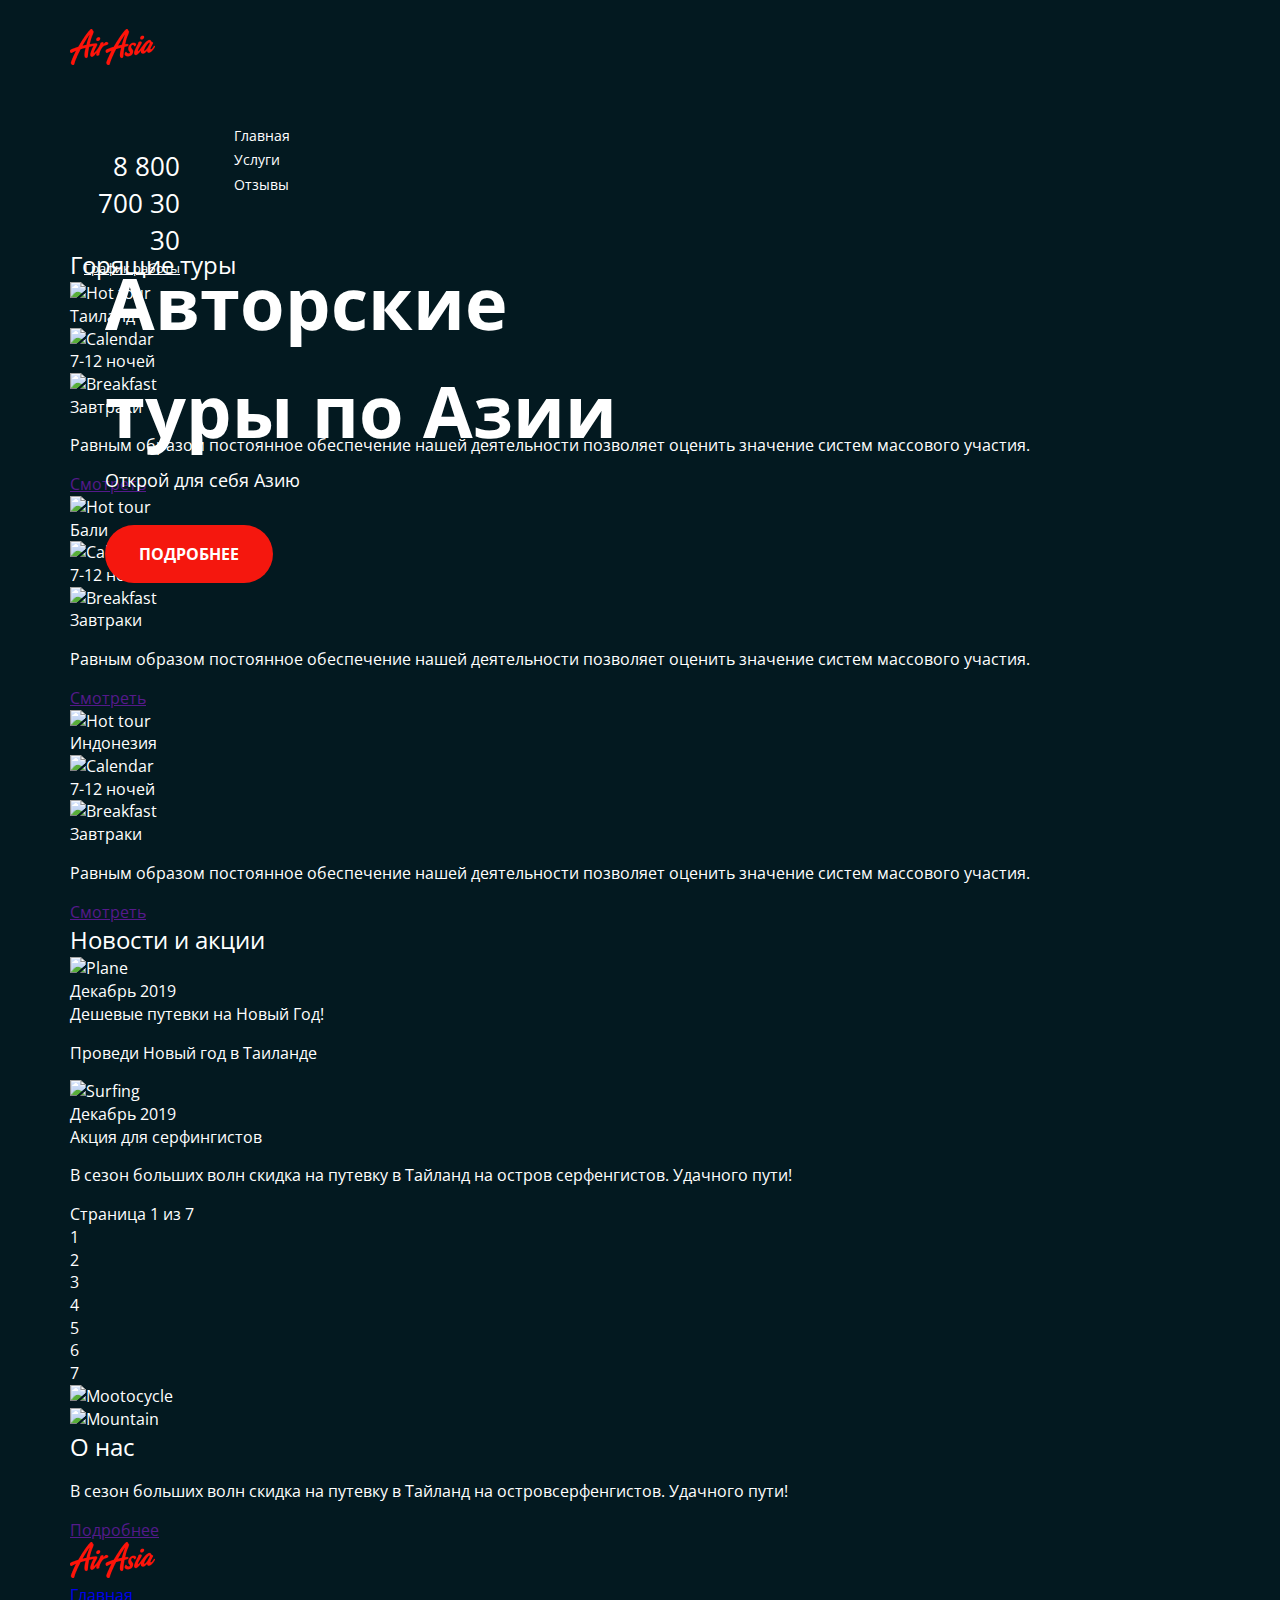
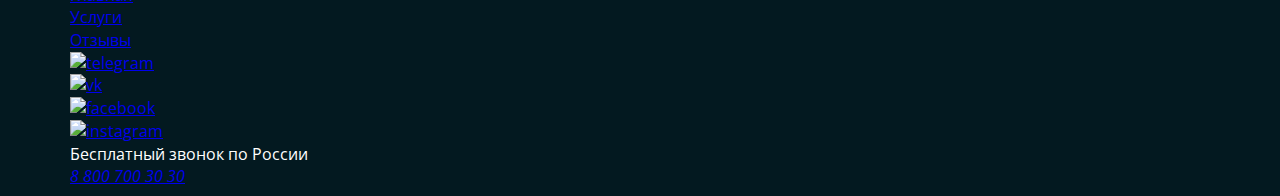
==== index.html @ 4d51272c "Update index.html" ====
<!DOCTYPE html>
<html lang="en">
<head>
     <meta charset="UTF-8">
     <meta http-equiv="X-UA-Compatible" content="IE=edge">
     <meta name="viewport" content="width=device-width, initial-scale=1.0">
     <link rel="preconnect" href="https://fonts.gstatic.com">
     <link href="https://fonts.googleapis.com/css2?family=Open+Sans:wght@300;400;700&display=swap" rel="stylesheet">
      <link rel="stylesheet" href="./main.css">
     <title>Главная | Air Asia</title>
</head>
<body>
     <div class ="wrapper">
          <div class ="wrapper__content">
            <div class ="container">
               <header class="header">
                  <div class="header_col-1">
                    <a href="#" class="logo">
                     <img src="./img/logo.png" alt="company_logo" class="logo__img">
                    </a>
               <nav class="menu">
                    <ul class="menu__list">
                         <li class="menu__list-item">
                              <a href="#" class="menu__link">Главная</a>
                         </li>    
                          <li class="menu__list-item">
                              <a href="#" class="menu__link">Услуги</a>
                          </li>
                         <li class="menu__list-item"> 
                              <a href="#" class="menu__link">Отзывы</a>
                          </li>
                    </ul>
               </nav>
                  </div>
               </header> 
             <header class="header">
                  <div class="header_col-2">
                    <address class="contacts">
                         <a href="tel:8 800 700 30 30" class="contacts__phone"> 8 800 700 30 30</a>
                         <div class="contacts__dropdown-title">График работы</div>
                    </address> 
                   </div>
               </header>
          <div class="hero__content">
               <div class="hero__text-section">
                         <h1 class="hero__title">Авторские туры по Азии </h1>
                         <div class="hero__text">Открой для себя Азию </div>
                         <a href="#" class="button__hero button">Подробнее </a>
                    </div>  
               <section class="offers">
                    <div class="container">
                         <h2 class="offers__title title--fire">Горящие туры </h2>
                         <ul class="offers__list">
                              <li class="offers__item">
                                   <img src="" alt="Hot tour" class="offer__img">
                                   <div class="offers__content">
                                        <h4 class="offers__title">Таиланд </h4>
                                        <div class="offers__features">
                                             <div class="offers__feature">
                                                  <img src="" alt="Calendar" class="offers__feature-icon">
                                                  <div class="offers_feature-text">7-12 ночей</div>
                                             </div>
                                             <div class="offers__feature">
                                                  <img src="" alt="Breakfast" class="offers__feature-icon">
                                                  <div class="offers_feature-text">Завтраки</div>
                                             </div>
                                        </div>
                                        <p class="offers__text">
                                             Равным образом постоянное обеспечение нашей деятельности позволяет оценить значение систем массового участия.
                                        </p>
                                        <a href="" class="button button--light">Смотреть</a>
                                   </div>
                              </li>
                              <li class="offers__item">
                                   <img src="" alt="Hot tour" class="offer__img">
                                   <div class="offers__content">
                                        <h4 class="offers__title">Бали </h4>
                                        <div class="offers__features">
                                             <div class="offers__feature">
                                                  <img src="" alt="Calendar" class="offers__feature-icon">
                                                  <div class="offers_feature-text">7-12 ночей</div>
                                             </div>
                                             <div class="offers__feature">
                                                  <img src="" alt="Breakfast" class="offers__feature-icon">
                                                  <div class="offers_feature-text">Завтраки</div>
                                             </div>
                                        </div>
                                        <p class="offers__text">
                                             Равным образом постоянное обеспечение нашей деятельности позволяет оценить значение систем массового участия.
                                        </p>
                                        <a href="" class="button button--dark">Смотреть</a>
                                   </div>
                              </li>
                              <li class="offers__item">
                                   <img src="" alt="Hot tour" class="offer__img">
                                   <div class="offers__content">
                                        <h4 class="offers__title">Индонезия </h4>
                                        <div class="offers__features">
                                             <div class="offers__feature">
                                                  <img src="" alt="Calendar" class="offers__feature-icon">
                                                  <div class="offers_feature-text">7-12 ночей</div>
                                             </div>
                                             <div class="offers__feature">
                                                  <img src="" alt="Breakfast" class="offers__feature-icon">
                                                  <div class="offers_feature-text">Завтраки</div>
                                             </div>
                                        </div>
                                        <p class="offers__text">
                                             Равным образом постоянное обеспечение нашей деятельности позволяет оценить значение систем массового участия.
                                        </p>
                                        <a href="" class="button button--light">Смотреть</a>
                                   </div>
                              </li>
                         </ul>
                    </div>  
               </section>
               <section class="news">
                    <div class="container">
                         <h2 class="news__title">Новости и акции </h2>
                              <ul class="news__list">
                                   <li class="news__item">
                                    <div class="news__features"></div>
                                        <div class="news__feature">
                                             <img src="" alt="Plane" class="news__feature-background">
                                              <div class="news_feature-date">Декабрь 2019</div>
                                              <div class="news_feature-text">Дешевые путевки на Новый Год!</div>
                                        </div>
                                        <p class="news__text">Проведи Новый год в Таиланде </p>
                                   </li>
                                   <li class="news__item">
                                        <div class="news__features"></div>
                                            <div class="news__feature">
                                                 <img src="" alt="Surfing" class="news__feature-background">
                                                  <div class="news_feature-date">Декабрь 2019</div>
                                                  <div class="news_feature-text">Акция для серфингистов</div>
                                            </div>
                                            <p class="news__text">В сезон больших волн скидка на путевку в Тайланд на остров серфенгистов. Удачного пути! </p>
                                   </li>
                              </ul>
                    </div>
               </section>
               <div class="paginator">
                    <div class="paginator__display">Страница 1 из 7</div>
                    <ul class="paginator__list">
                         <li class="paginator__item">1</li>
                         <li class="paginator__item">2</li>
                         <li class="paginator__item">3</li>
                         <li class="paginator__item">4</li>
                         <li class="paginator__item">5</li>
                         <li class="paginator__item">6</li>
                         <li class="paginator__item">7</li>
                    </ul>
               </div>
               <section class="about">
                    <div class="container">
                         <div class="class about__features"></div>
                         <div class about__feature><img src="" alt="Mootocycle" class="about__feature-background"></div>
                         <div class about__feature><img src="" alt="Mountain" class="about__feature-background">
                              <h2 class="about__title title--dark">О нас </h2>
                         </div>
                         <p class="about_text">В сезон больших волн скидка на путевку в Тайланд на островсерфенгистов. Удачного пути!</p>
                         <a href="" class="button button--dark">Подробнее</a>
                    </div>  
               </div> 
          <footer class="footer">
               <div class="container" footer__container></div>
                    <a href="#" class="logo-footer">
                     <img src="./img/logo.png" alt="company_logo" class="logo__img">
                    </a>
               <nav class="menu-footer">
                    <ul class="menu-footer__list">
                         <li class="menu-footer__list-item">
                              <a href="#" class="menu-footer__link">Главная</a>
                         </li>    
                          <li class="menu-footer__list-item">
                              <a href="#" class="menu-footer__link">Услуги</a>
                          </li>
                         <li class="menu-footer__list-item"> 
                              <a href="#" class="menu-footer__link">Отзывы</a>
                          </li>
                    </ul>
               </nav>
               <div class="footer-socials">
                    <ul class="footer-socials">
                    <li class="footer-socials__item">
                         <a href="#" class="telegram_icon">
                         <img src="/telegram.png" alt="telegram" class="socails_img">
                         </a>
                    </li>
                    <li class="footer-socials__item">
                         <a href="#" class="vk_icon">
                         <img src="/vk.png" alt="vk" class="socails__img">
                         </a>
                    </li>
                    <li class="footer-socials__item">
                         <a href="#" class="fb_icon">
                         <img src="/fb.png" alt="facebook" class="socails__img">
                         </a>
                    </li>
                    <li class="footer-socials__item">
                         <a href="#" class="instagram_icon">
                         <img src="/instagram.png" alt="instagram" class="socails__img">
                         </a>
                    </li>
                    </ul>
               </div>
                    <div class="contacts-footer__info">Бесплатный звонок по России</div>
                    <address class="contacts-footer">
                         <a href="tel:8 800 700 30 30" class="contacts-footer__phone">8 800 700 30 30</a>
                    </address> 
          </footer>  
    </div>  
   </div>      
</body>
---- main.css ----
body {
     font-family: 'Open Sans', sans-serif;
     color: #FFFFFF;
     font-size: 16px;
     line-height: 1.42;
     background: #031920;
     -webkit-kit-smoothing: antialiased;
     -moz-osx-font-smoothing: grayscale;
  }

ul {
     padding: 0;
     margin: 0;
}

ul li {
     list-style: none;
}

h1, h2, h3, h4 {
     margin: 0;
     font-weight: normal;
}

.a {
       color: inherit;
     }

.wrapper__content {
     margin: 0 auto;
     width: 1140px;
}

.header {
     height: 120px;
     position: relative;
}

.header_col-1 {
     position: relative;
     height: 85px;
     width: 110px;
     margin-right: 28px;
}

.header_col-2 {
     position: relative;
     height: 85px;
     width: 110px;
}

.logo {
     display: block;
     position: relative;
     height: 85px;
     width: 36px;
     top: 21px;
     left: 0px;
     margin-right: 51px;
}

.menu {
     position: relative;
     top: 30px;
     left: 164px;
}

.contacts {
     position: relative;
     top: 20px;
     right: 0px;
}

.menu__list-item {
     display: inline-block;
     vertical-align: middle;
     margin-right: 51px;
}

.menu__link {
     color: #FFFFFF;
     font-size: 14px;
     text-decoration: none;
}

.contacts {
     font-style: normal;
     font-size: 26px;
     text-align: right;
}

.contacts__phone {
     text-decoration: none;
     color: #FFFFFF;
     margin-bottom: 2px
}

.contacts__dropdown-title {
     text-decoration: underline; 
     color: #FFFFFF;
     font-size: 13px;
}

.hero__text-section {
     width: 530px;
     position: absolute;
     left: 105px;
}

.hero__title {
     font-size: 72px;
     font-weight: bold;
     line-height: 1.5;
     margin-bottom: 4px; 
}

.hero__text {
     font-size: 18px;
     color: #FFFFFF;
     margin-bottom: 49px;
}

.button__hero {
     background: #F5170E;
     border-radius: 35px;
     padding: 18px 34px;
     color: #FFFFFF;
     font-weight: bold;
     text-transform: uppercase;
     text-decoration: none;
}
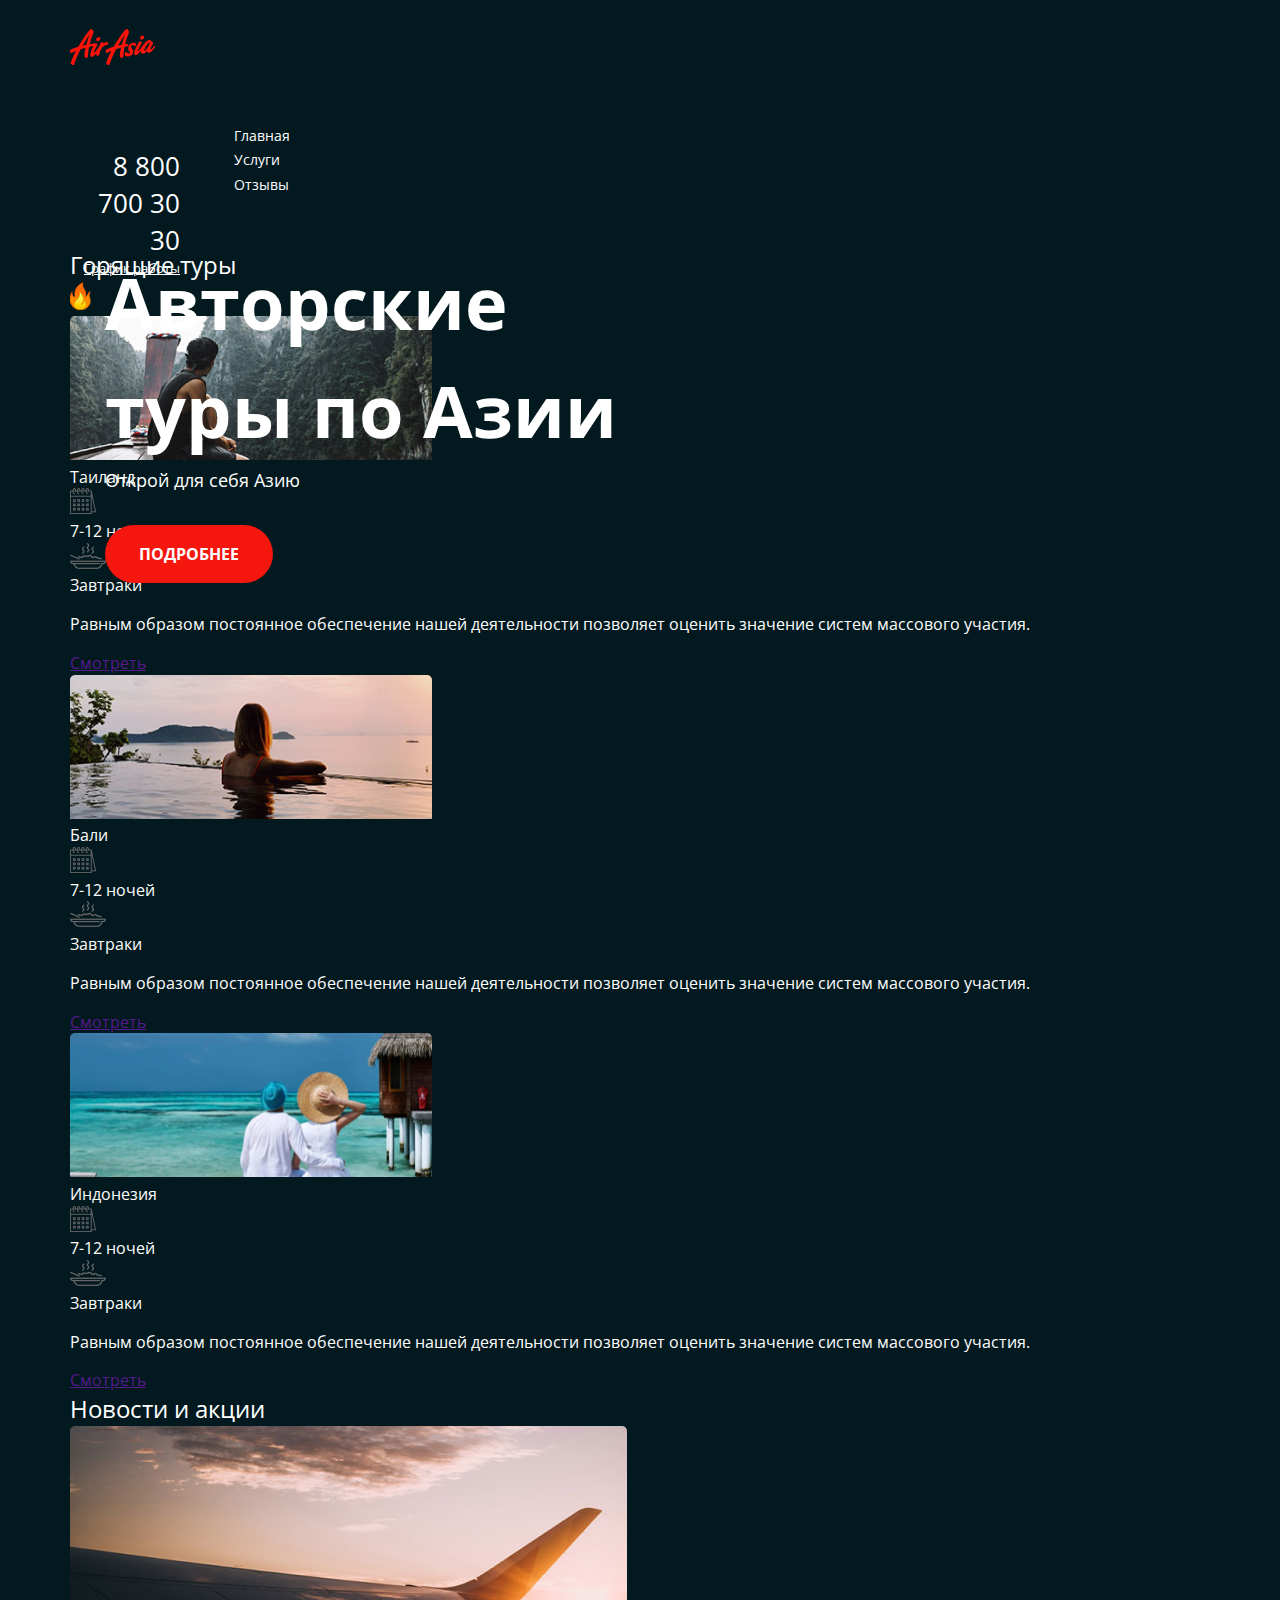
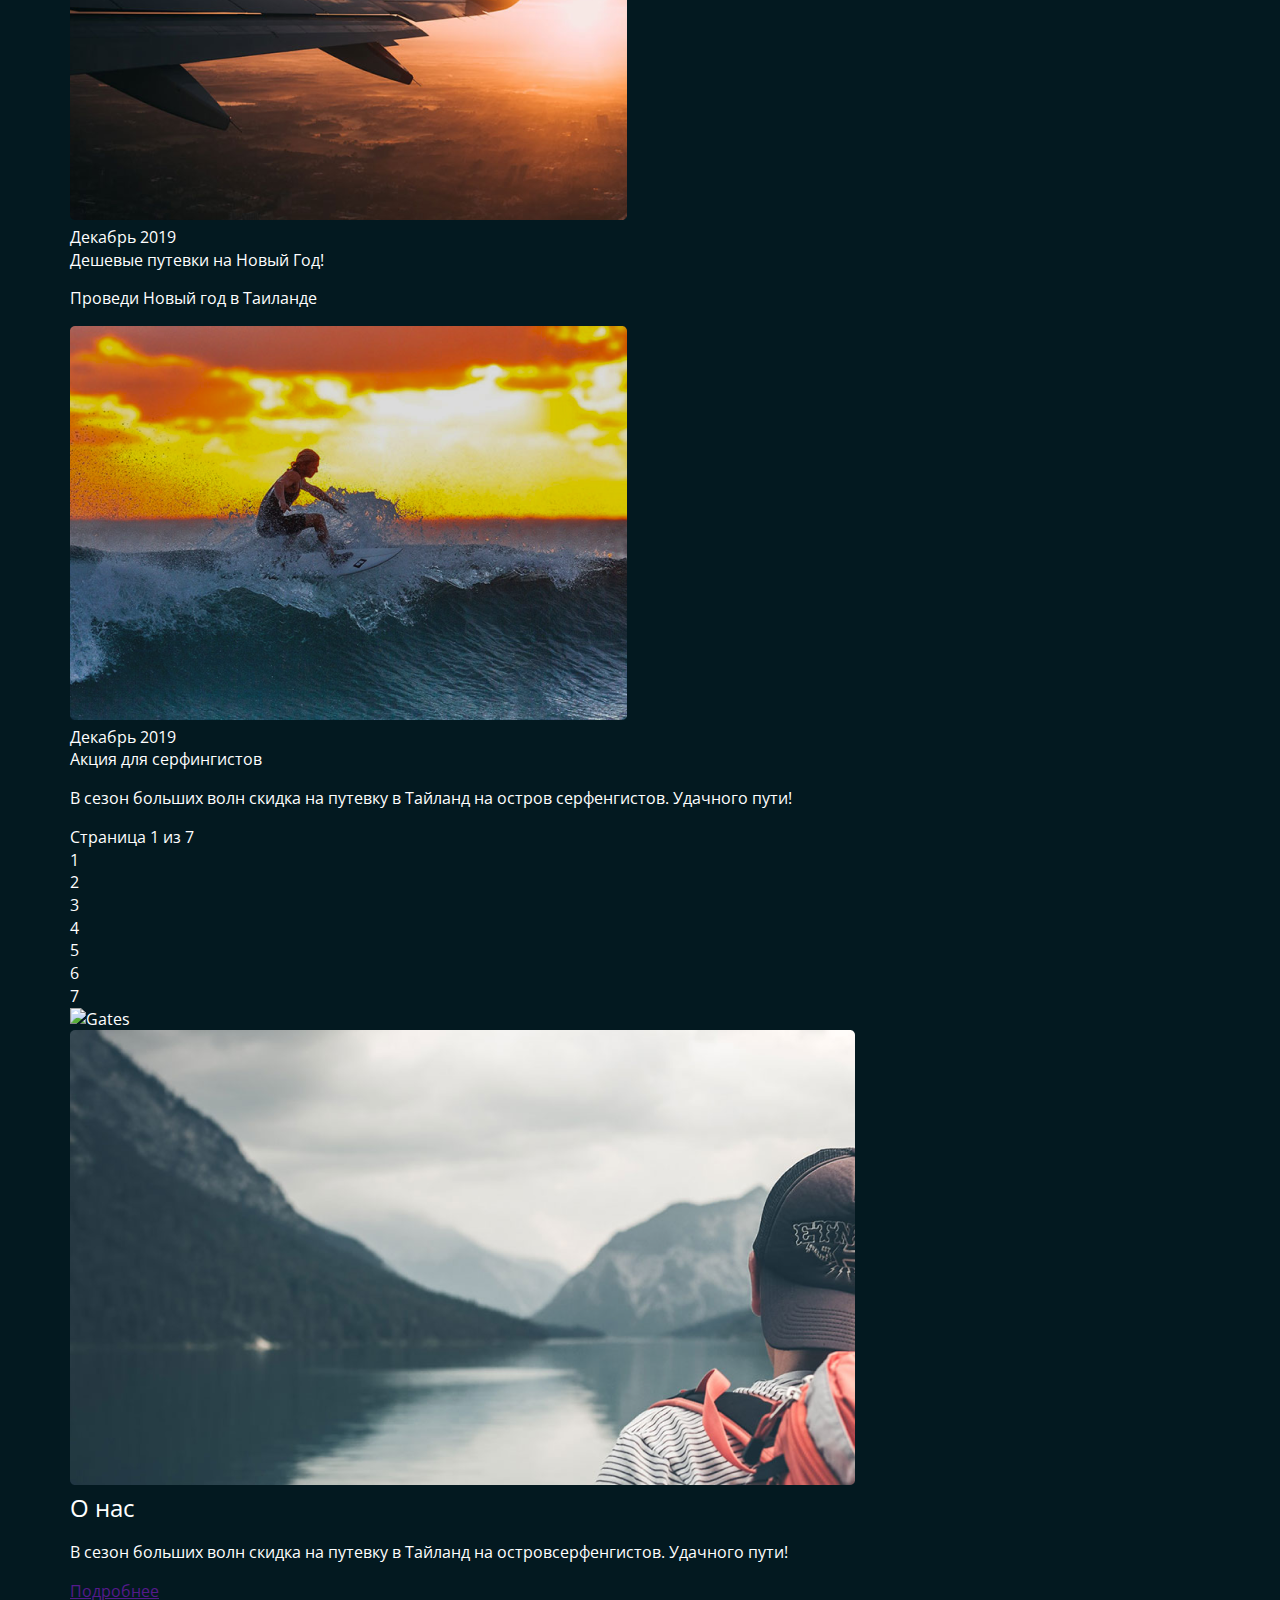
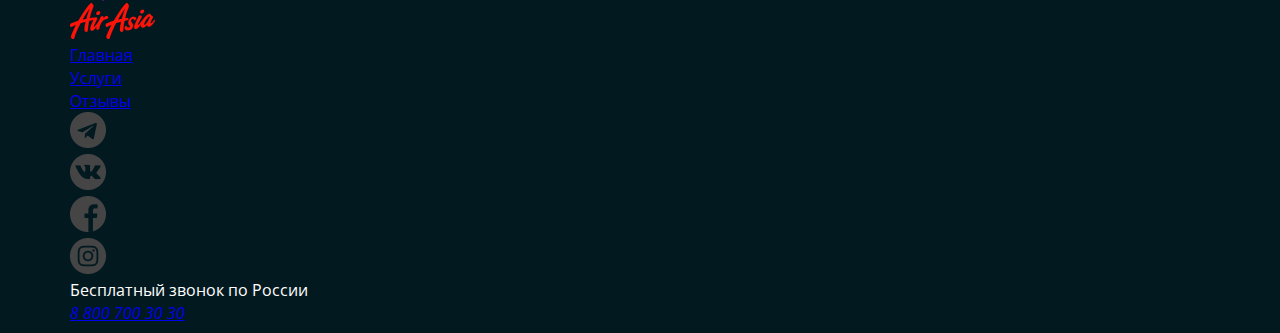
==== commit b585410c: "Update index.html" ====
--- a/index.html
+++ b/index.html
@@ -49,19 +49,19 @@
                     </div>  
                <section class="offers">
                     <div class="container">
-                         <h2 class="offers__title title--fire">Горящие туры </h2>
+                         <h2 class="offers__title title--fire">Горящие туры </h2><img src="./img/flame.svg" alt="Hot tour" class="offer__img">
                          <ul class="offers__list">
                               <li class="offers__item">
-                                   <img src="" alt="Hot tour" class="offer__img">
+                                   <img src="./img/river.png" alt="river" class="offer__img">
                                    <div class="offers__content">
                                         <h4 class="offers__title">Таиланд </h4>
                                         <div class="offers__features">
                                              <div class="offers__feature">
-                                                  <img src="" alt="Calendar" class="offers__feature-icon">
+                                                  <img src="./img/calendar.svg" alt="Calendar" class="offers__feature-icon">
                                                   <div class="offers_feature-text">7-12 ночей</div>
                                              </div>
                                              <div class="offers__feature">
-                                                  <img src="" alt="Breakfast" class="offers__feature-icon">
+                                                  <img src="./img/meal.svg" alt="Breakfast" class="offers__feature-icon">
                                                   <div class="offers_feature-text">Завтраки</div>
                                              </div>
                                         </div>
@@ -72,16 +72,16 @@
                                    </div>
                               </li>
                               <li class="offers__item">
-                                   <img src="" alt="Hot tour" class="offer__img">
+                                   <img src="./img/pool.png" alt="pool" class="offer__img">
                                    <div class="offers__content">
                                         <h4 class="offers__title">Бали </h4>
                                         <div class="offers__features">
                                              <div class="offers__feature">
-                                                  <img src="" alt="Calendar" class="offers__feature-icon">
+                                                  <img src="./img/calendar.svg" alt="Calendar" class="offers__feature-icon">
                                                   <div class="offers_feature-text">7-12 ночей</div>
                                              </div>
                                              <div class="offers__feature">
-                                                  <img src="" alt="Breakfast" class="offers__feature-icon">
+                                                  <img src="./img/meal.svg" alt="Breakfast" class="offers__feature-icon">
                                                   <div class="offers_feature-text">Завтраки</div>
                                              </div>
                                         </div>
@@ -92,16 +92,16 @@
                                    </div>
                               </li>
                               <li class="offers__item">
-                                   <img src="" alt="Hot tour" class="offer__img">
+                                   <img src="./img/ocean.png" alt="ocean" class="offer__img">
                                    <div class="offers__content">
                                         <h4 class="offers__title">Индонезия </h4>
                                         <div class="offers__features">
                                              <div class="offers__feature">
-                                                  <img src="" alt="Calendar" class="offers__feature-icon">
+                                                  <img src="./img/calendar.svg" alt="Calendar" class="offers__feature-icon">
                                                   <div class="offers_feature-text">7-12 ночей</div>
                                              </div>
                                              <div class="offers__feature">
-                                                  <img src="" alt="Breakfast" class="offers__feature-icon">
+                                                  <img src="./img/meal.svg" alt="Breakfast" class="offers__feature-icon">
                                                   <div class="offers_feature-text">Завтраки</div>
                                              </div>
                                         </div>
@@ -121,7 +121,7 @@
                                    <li class="news__item">
                                     <div class="news__features"></div>
                                         <div class="news__feature">
-                                             <img src="" alt="Plane" class="news__feature-background">
+                                             <img src="./img/plane.png" alt="plane" class="news__feature-background">
                                               <div class="news_feature-date">Декабрь 2019</div>
                                               <div class="news_feature-text">Дешевые путевки на Новый Год!</div>
                                         </div>
@@ -130,7 +130,7 @@
                                    <li class="news__item">
                                         <div class="news__features"></div>
                                             <div class="news__feature">
-                                                 <img src="" alt="Surfing" class="news__feature-background">
+                                                 <img src="./img/surfer.png" alt="surfer" class="news__feature-background">
                                                   <div class="news_feature-date">Декабрь 2019</div>
                                                   <div class="news_feature-text">Акция для серфингистов</div>
                                             </div>
@@ -154,8 +154,8 @@
                <section class="about">
                     <div class="container">
                          <div class="class about__features"></div>
-                         <div class about__feature><img src="" alt="Mootocycle" class="about__feature-background"></div>
-                         <div class about__feature><img src="" alt="Mountain" class="about__feature-background">
+                         <div class about__feature><img src="./img/gates.png" alt="Gates" class="about__feature-background"></div>
+                         <div class about__feature><img src="./img/mountains.png" alt="Mountains" class="about__feature-background">
                               <h2 class="about__title title--dark">О нас </h2>
                          </div>
                          <p class="about_text">В сезон больших волн скидка на путевку в Тайланд на островсерфенгистов. Удачного пути!</p>
@@ -184,22 +184,22 @@
                     <ul class="footer-socials">
                     <li class="footer-socials__item">
                          <a href="#" class="telegram_icon">
-                         <img src="/telegram.png" alt="telegram" class="socails_img">
+                         <img src="./img/telegram.png" alt="telegram" class="socails_img">
                          </a>
                     </li>
                     <li class="footer-socials__item">
                          <a href="#" class="vk_icon">
-                         <img src="/vk.png" alt="vk" class="socails__img">
+                         <img src="./img/vk.png" alt="vk" class="socails__img">
                          </a>
                     </li>
                     <li class="footer-socials__item">
                          <a href="#" class="fb_icon">
-                         <img src="/fb.png" alt="facebook" class="socails__img">
+                         <img src="./img/fb.png" alt="facebook" class="socails__img">
                          </a>
                     </li>
                     <li class="footer-socials__item">
                          <a href="#" class="instagram_icon">
-                         <img src="/instagram.png" alt="instagram" class="socails__img">
+                         <img src="./img/instagram.png" alt="instagram" class="socails__img">
                          </a>
                     </li>
                     </ul>
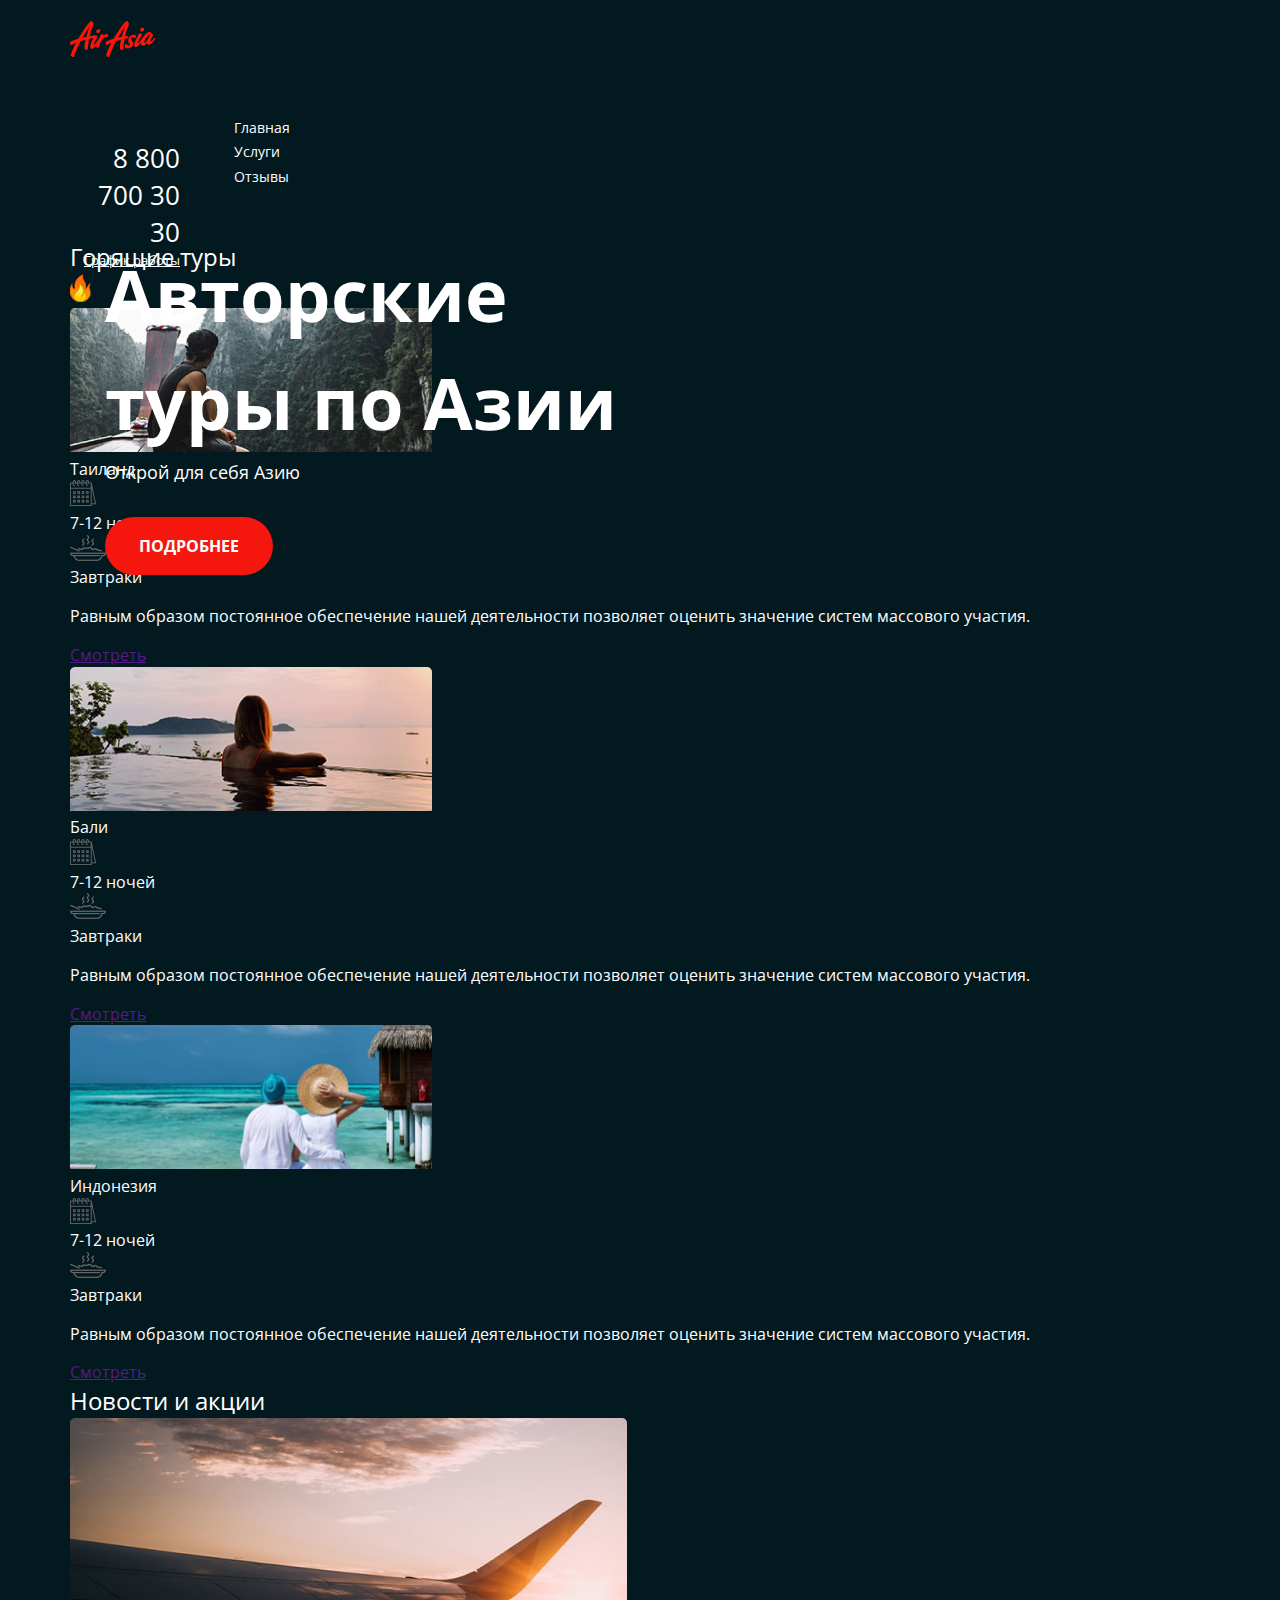
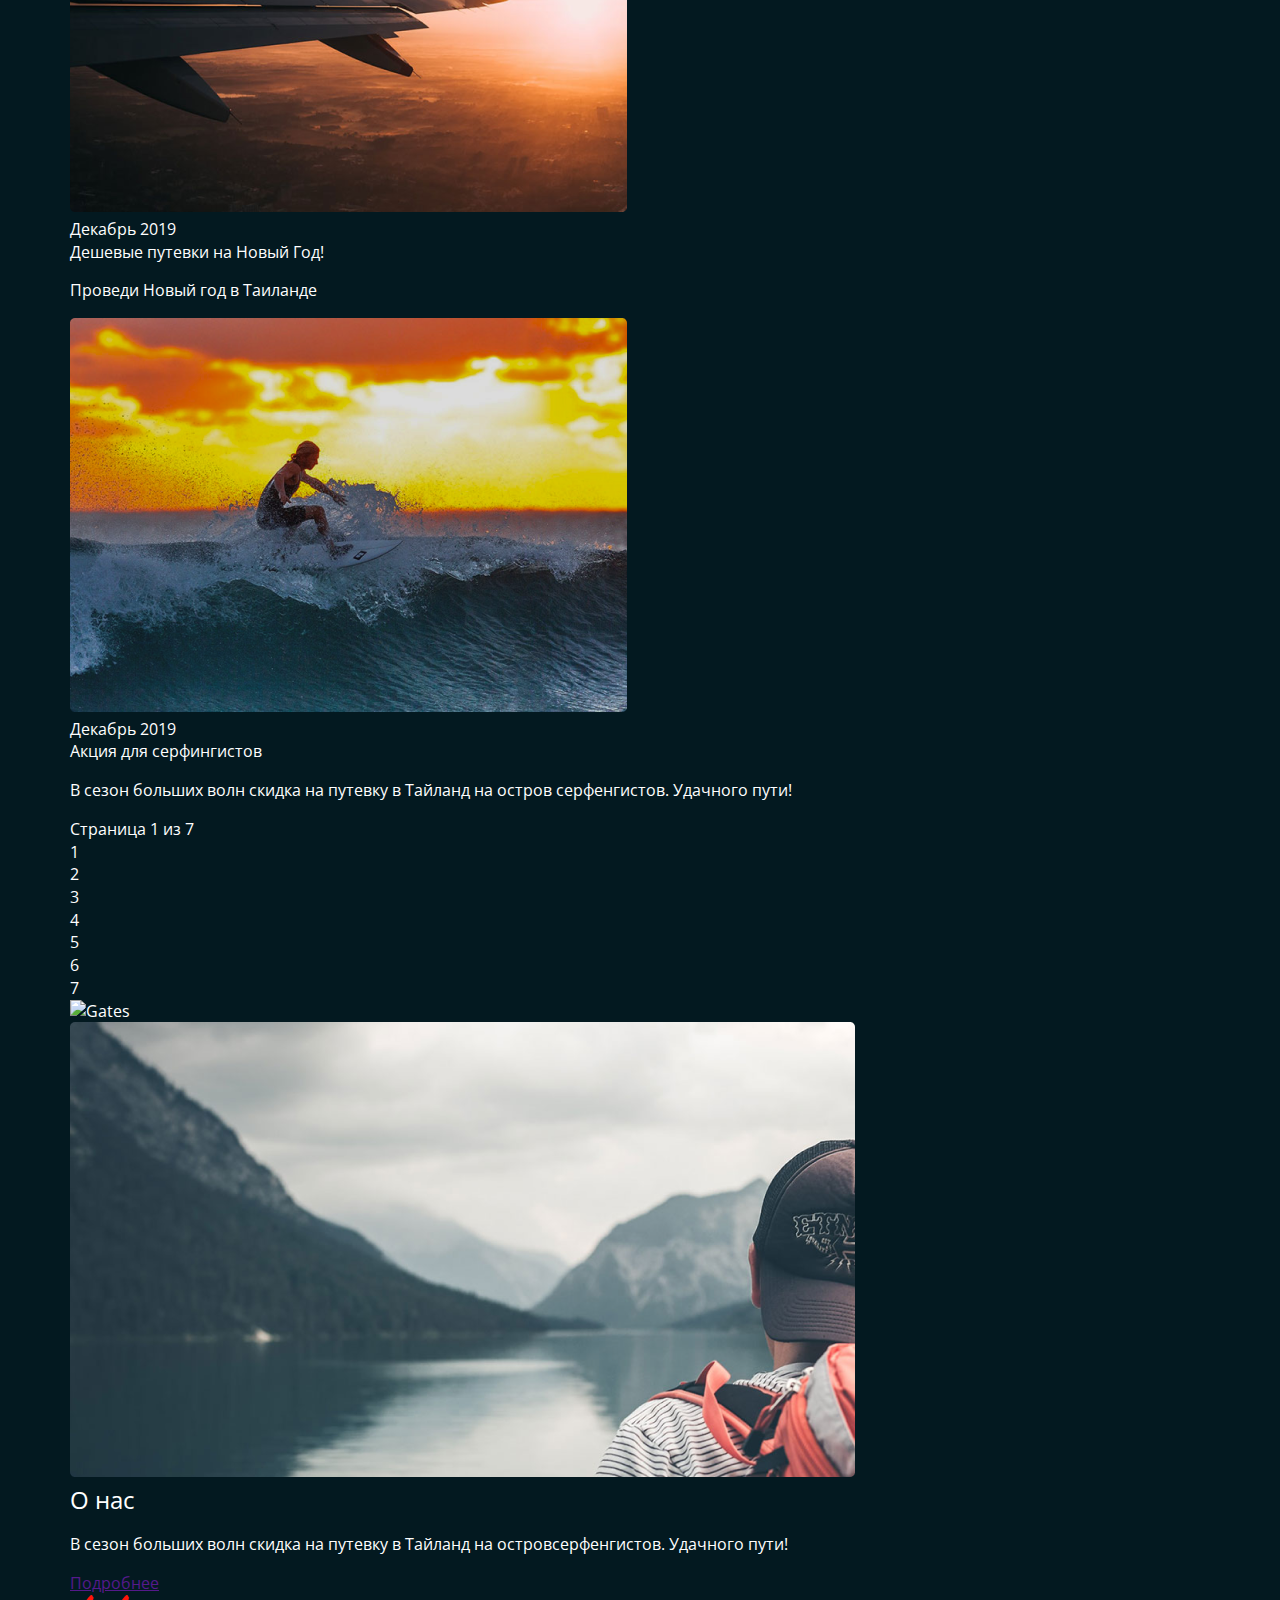
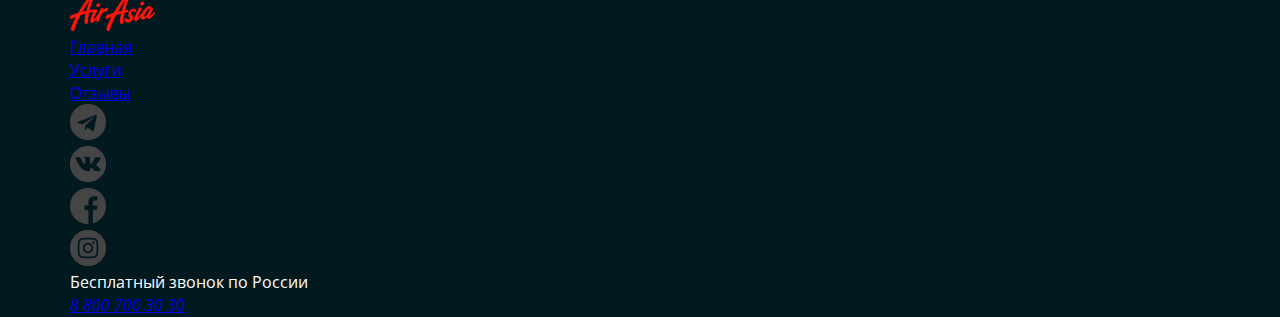
==== commit 9de8df91: "Update index.html" ====
--- a/index.html
+++ b/index.html
@@ -6,7 +6,8 @@
      <meta name="viewport" content="width=device-width, initial-scale=1.0">
      <link rel="preconnect" href="https://fonts.gstatic.com">
      <link href="https://fonts.googleapis.com/css2?family=Open+Sans:wght@300;400;700&display=swap" rel="stylesheet">
-      <link rel="stylesheet" href="./main.css">
+     <link rel="stylesheet" href="./normalize.css">
+     <link rel="stylesheet" href="./main.css">
      <title>Главная | Air Asia</title>
 </head>
 <body>
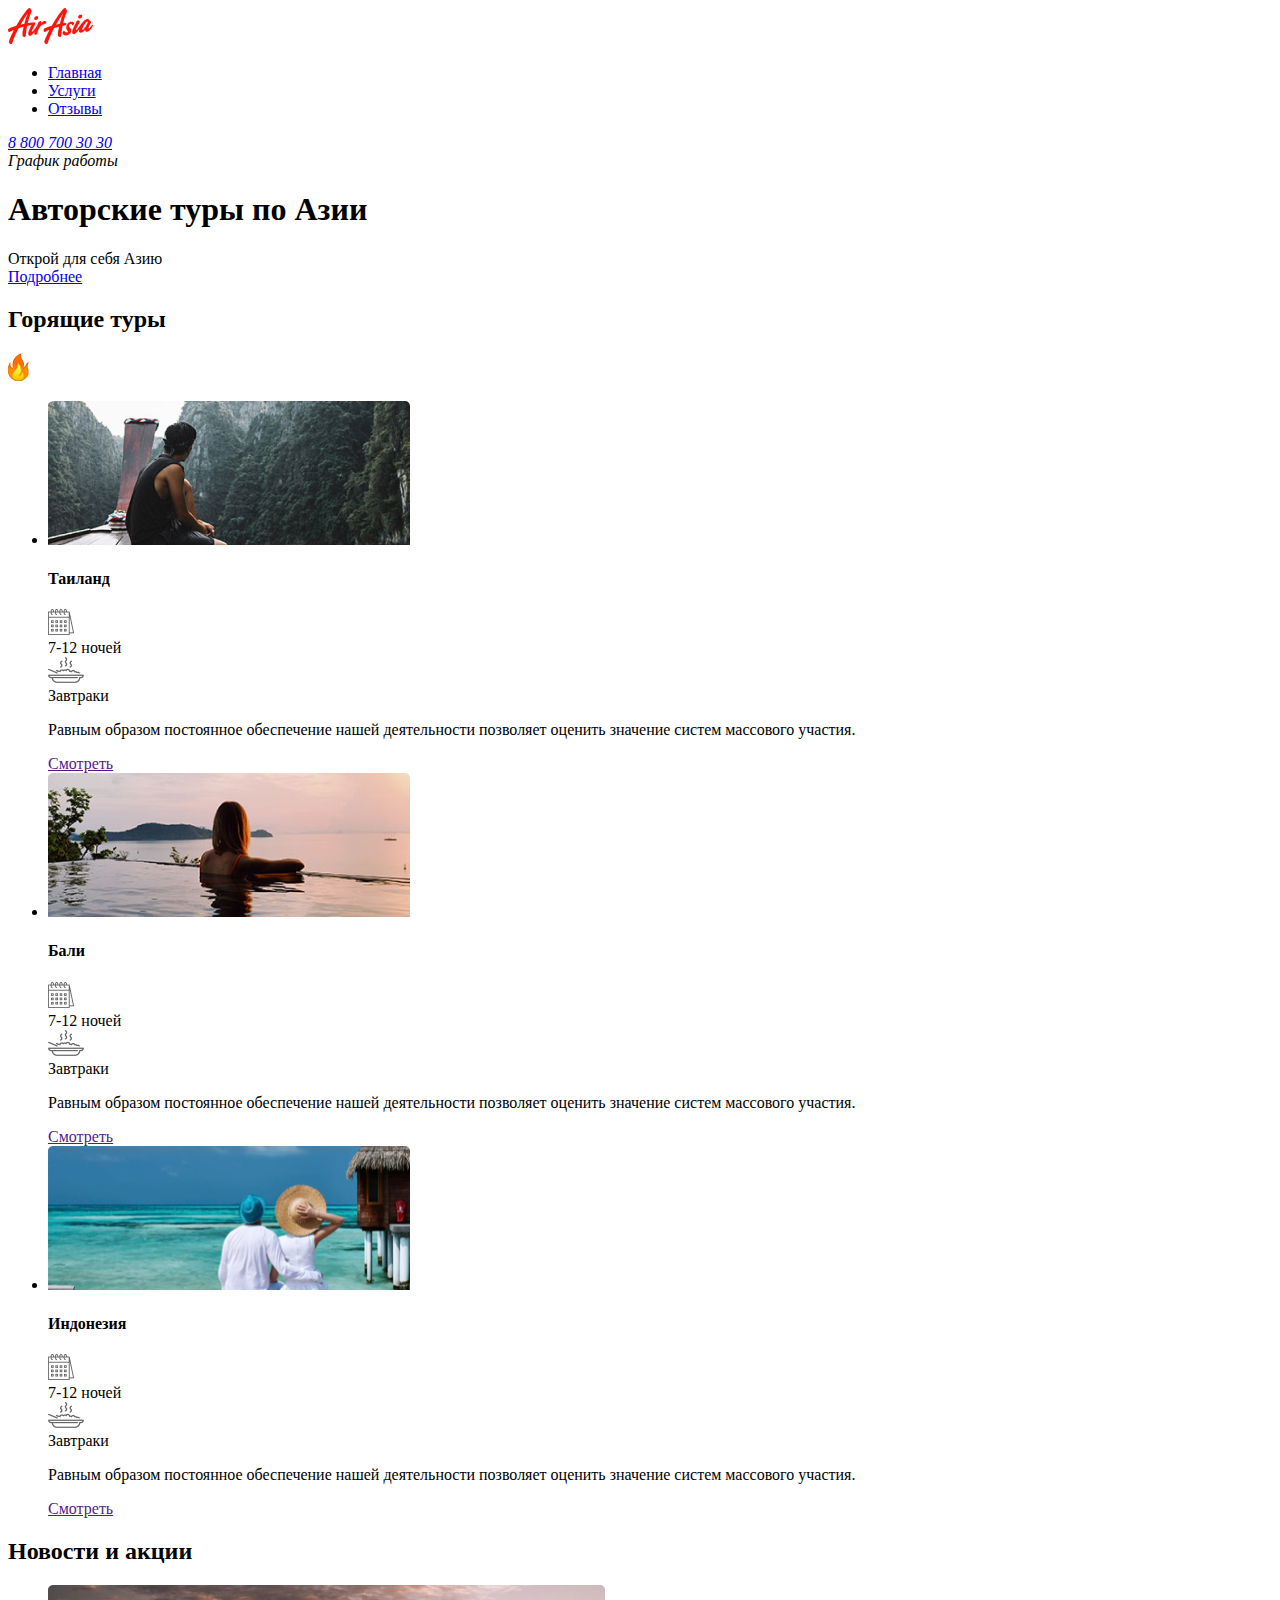
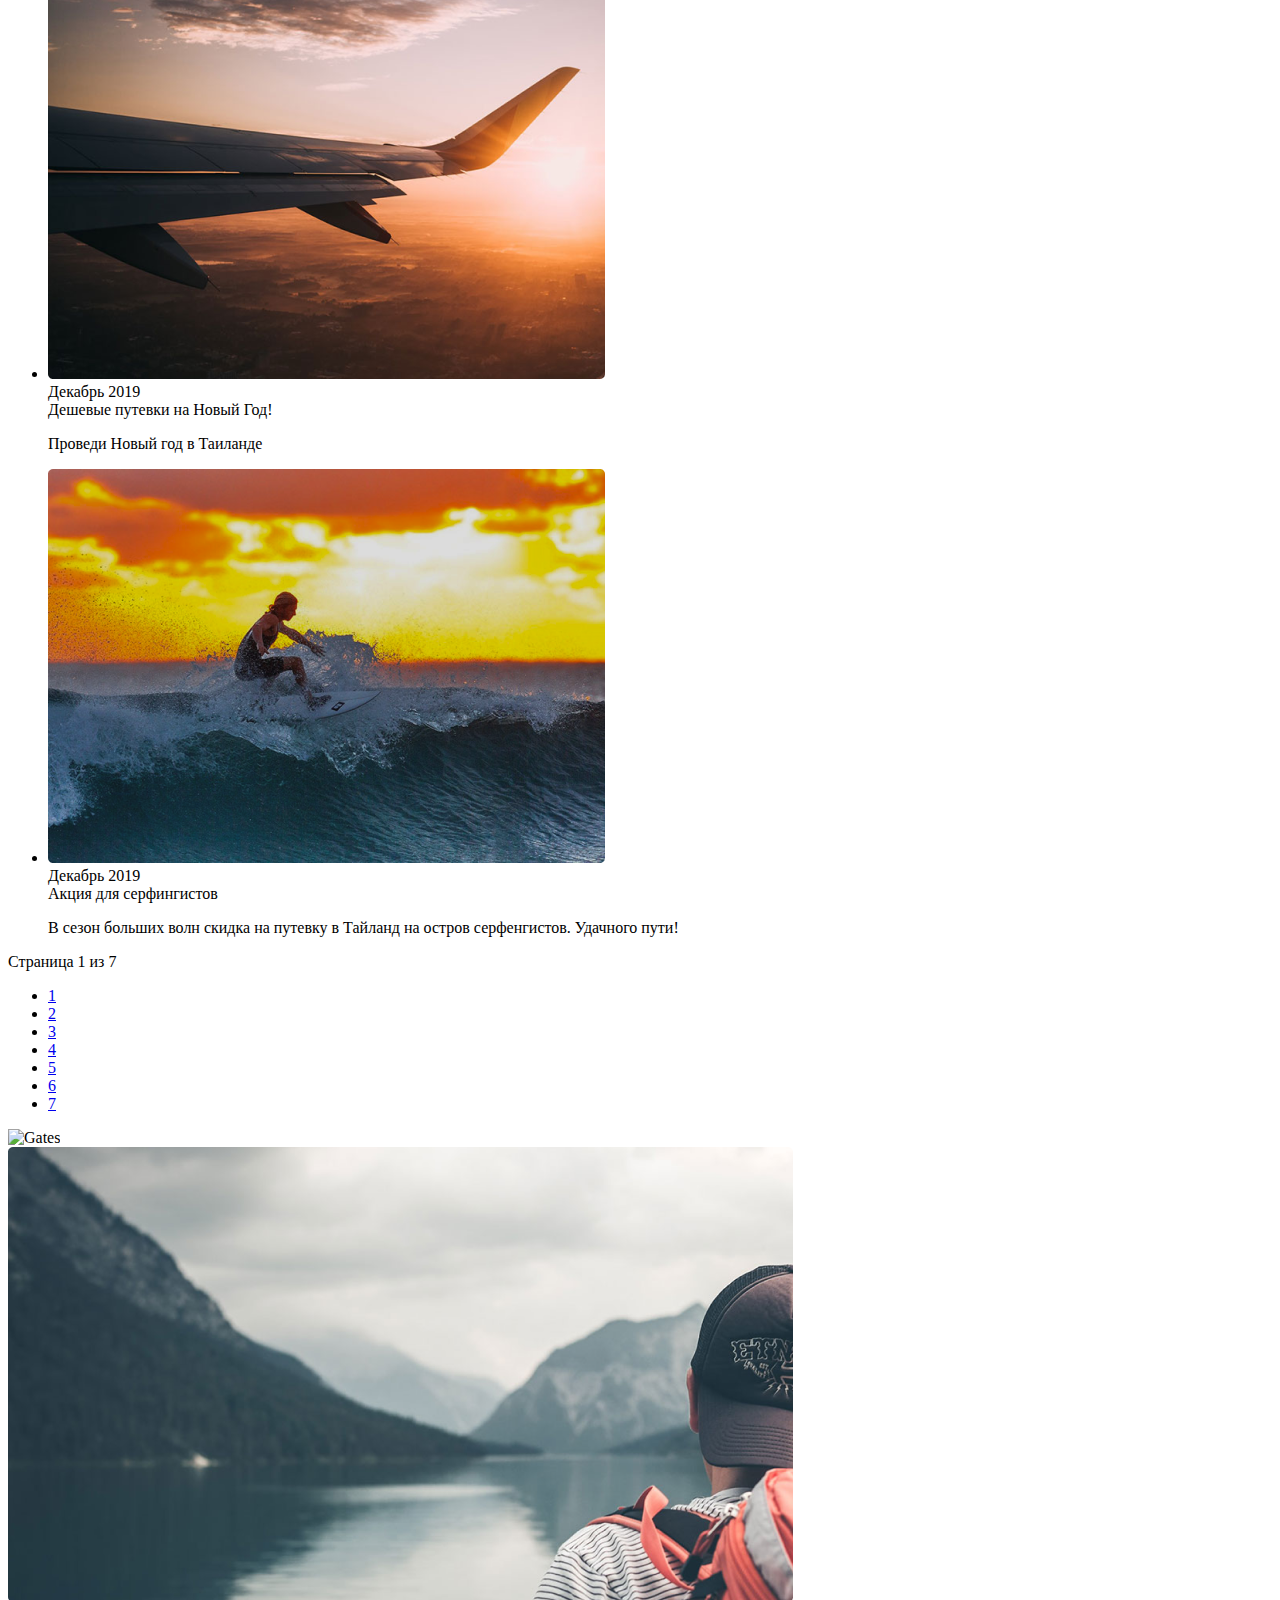
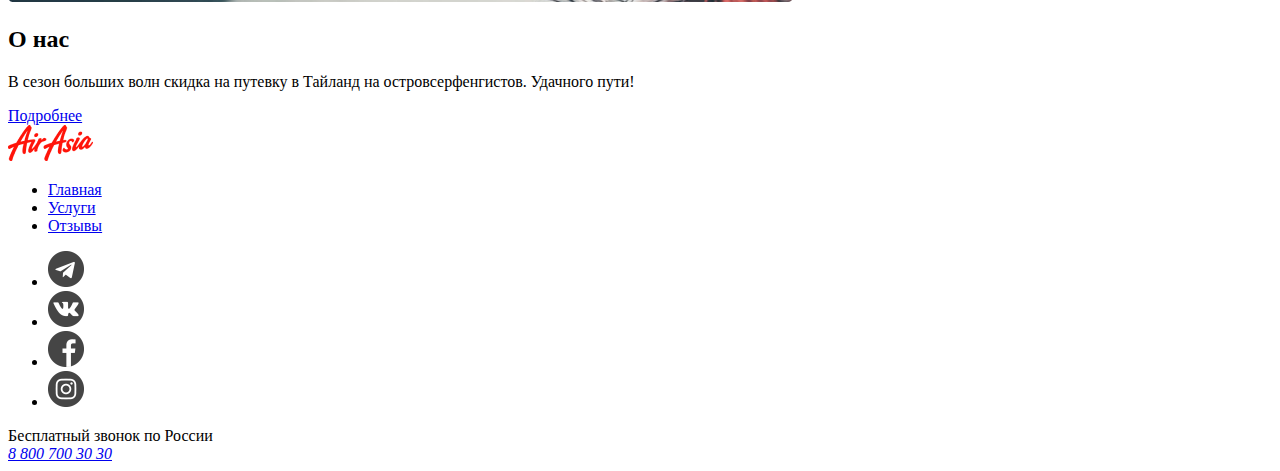
==== commit f1fc0556: "Update index.html" ====
--- a/index.html
+++ b/index.html
@@ -6,16 +6,15 @@
      <meta name="viewport" content="width=device-width, initial-scale=1.0">
      <link rel="preconnect" href="https://fonts.gstatic.com">
      <link href="https://fonts.googleapis.com/css2?family=Open+Sans:wght@300;400;700&display=swap" rel="stylesheet">
-     <link rel="stylesheet" href="./normalize.css">
-     <link rel="stylesheet" href="./main.css">
+     <link rel="stylesheet" href="css/main.css">
      <title>Главная | Air Asia</title>
 </head>
 <body>
      <div class ="wrapper">
-          <div class ="wrapper__content">
-            <div class ="container">
+       <section class="hero">
+            <div class ="container hero__container">
                <header class="header">
-                  <div class="header_col-1">
+                  <div class="header__col">
                     <a href="#" class="logo">
                      <img src="./img/logo.png" alt="company_logo" class="logo__img">
                     </a>
@@ -35,21 +34,20 @@
                   </div>
                </header> 
              <header class="header">
-                  <div class="header_col-2">
+                  <div class="header__col header__col--align--right">
                     <address class="contacts">
                          <a href="tel:8 800 700 30 30" class="contacts__phone"> 8 800 700 30 30</a>
                          <div class="contacts__dropdown-title">График работы</div>
                     </address> 
                    </div>
-               </header>
-          <div class="hero__content">
+               </header>         
                <div class="hero__text-section">
                          <h1 class="hero__title">Авторские туры по Азии </h1>
                          <div class="hero__text">Открой для себя Азию </div>
                          <a href="#" class="button__hero button">Подробнее </a>
-                    </div>  
+                    </div>          
                <section class="offers">
-                    <div class="container">
+                    <div class="container offers__container">
                          <h2 class="offers__title title--fire">Горящие туры </h2><img src="./img/flame.svg" alt="Hot tour" class="offer__img">
                          <ul class="offers__list">
                               <li class="offers__item">
@@ -69,7 +67,9 @@
                                         <p class="offers__text">
                                              Равным образом постоянное обеспечение нашей деятельности позволяет оценить значение систем массового участия.
                                         </p>
+                                        <div class="offer__button-wrapper">                   
                                         <a href="" class="button button--light">Смотреть</a>
+                                       </div> 
                                    </div>
                               </li>
                               <li class="offers__item">
@@ -89,7 +89,9 @@
                                         <p class="offers__text">
                                              Равным образом постоянное обеспечение нашей деятельности позволяет оценить значение систем массового участия.
                                         </p>
-                                        <a href="" class="button button--dark">Смотреть</a>
+                                        <div class="offers__button-wrapper">                   
+                                          <a href="" class="button button--dark">Смотреть</a>
+                                         </div> 
                                    </div>
                               </li>
                               <li class="offers__item">
@@ -109,14 +111,16 @@
                                         <p class="offers__text">
                                              Равным образом постоянное обеспечение нашей деятельности позволяет оценить значение систем массового участия.
                                         </p>
-                                        <a href="" class="button button--light">Смотреть</a>
+                                        <div class="offers__button-wrapper">                   
+                                          <a href="" class="button button--light">Смотреть</a>
+                                         </div> 
                                    </div>
                               </li>
                          </ul>
                     </div>  
                </section>
                <section class="news">
-                    <div class="container">
+                    <div class="container news__container">
                          <h2 class="news__title">Новости и акции </h2>
                               <ul class="news__list">
                                    <li class="news__item">
@@ -143,28 +147,38 @@
                <div class="paginator">
                     <div class="paginator__display">Страница 1 из 7</div>
                     <ul class="paginator__list">
-                         <li class="paginator__item">1</li>
-                         <li class="paginator__item">2</li>
-                         <li class="paginator__item">3</li>
-                         <li class="paginator__item">4</li>
-                         <li class="paginator__item">5</li>
-                         <li class="paginator__item">6</li>
-                         <li class="paginator__item">7</li>
+                        <li class="paginator__item paginator__item--active"><a href="#" class="paginator__link"> 1</a>
+                        </li>
+                        <div class="paginator__shape"></div>
+                        <li class="paginator__item"><a href="#" class="paginator__link"> 2</a>
+                        </li>
+                        <li class="paginator__item"><a href="#" class="paginator__link"> 3</a>
+                        </li>
+                        <li class="paginator__item"><a href="#" class="paginator__link"> 4</a>
+                        </li>
+                        <li class="paginator__item"><a href="#" class="paginator__link"> 5</a>
+                        </li>
+                        <li class="paginator__item"><a href="#" class="paginator__link"> 6</a>
+                        </li>
+                        <li class="paginator__item"><a href="#" class="paginator__link"> 7</a>
+                        </li>
                     </ul>
                </div>
                <section class="about">
-                    <div class="container">
+                    <div class="container about__container">
                          <div class="class about__features"></div>
                          <div class about__feature><img src="./img/gates.png" alt="Gates" class="about__feature-background"></div>
                          <div class about__feature><img src="./img/mountains.png" alt="Mountains" class="about__feature-background">
                               <h2 class="about__title title--dark">О нас </h2>
                          </div>
                          <p class="about_text">В сезон больших волн скидка на путевку в Тайланд на островсерфенгистов. Удачного пути!</p>
-                         <a href="" class="button button--dark">Подробнее</a>
+                         <a href="#" class="button__about button">Подробнее</a>
                     </div>  
                </div> 
+            </div>   
+         </section>    
           <footer class="footer">
-               <div class="container" footer__container></div>
+               <div class="container footer__container">
                     <a href="#" class="logo-footer">
                      <img src="./img/logo.png" alt="company_logo" class="logo__img">
                     </a>
@@ -208,8 +222,8 @@
                     <div class="contacts-footer__info">Бесплатный звонок по России</div>
                     <address class="contacts-footer">
                          <a href="tel:8 800 700 30 30" class="contacts-footer__phone">8 800 700 30 30</a>
-                    </address> 
-          </footer>  
-    </div>  
+                    </address>
+                  </div> 
+          </footer>     
    </div>      
 </body>
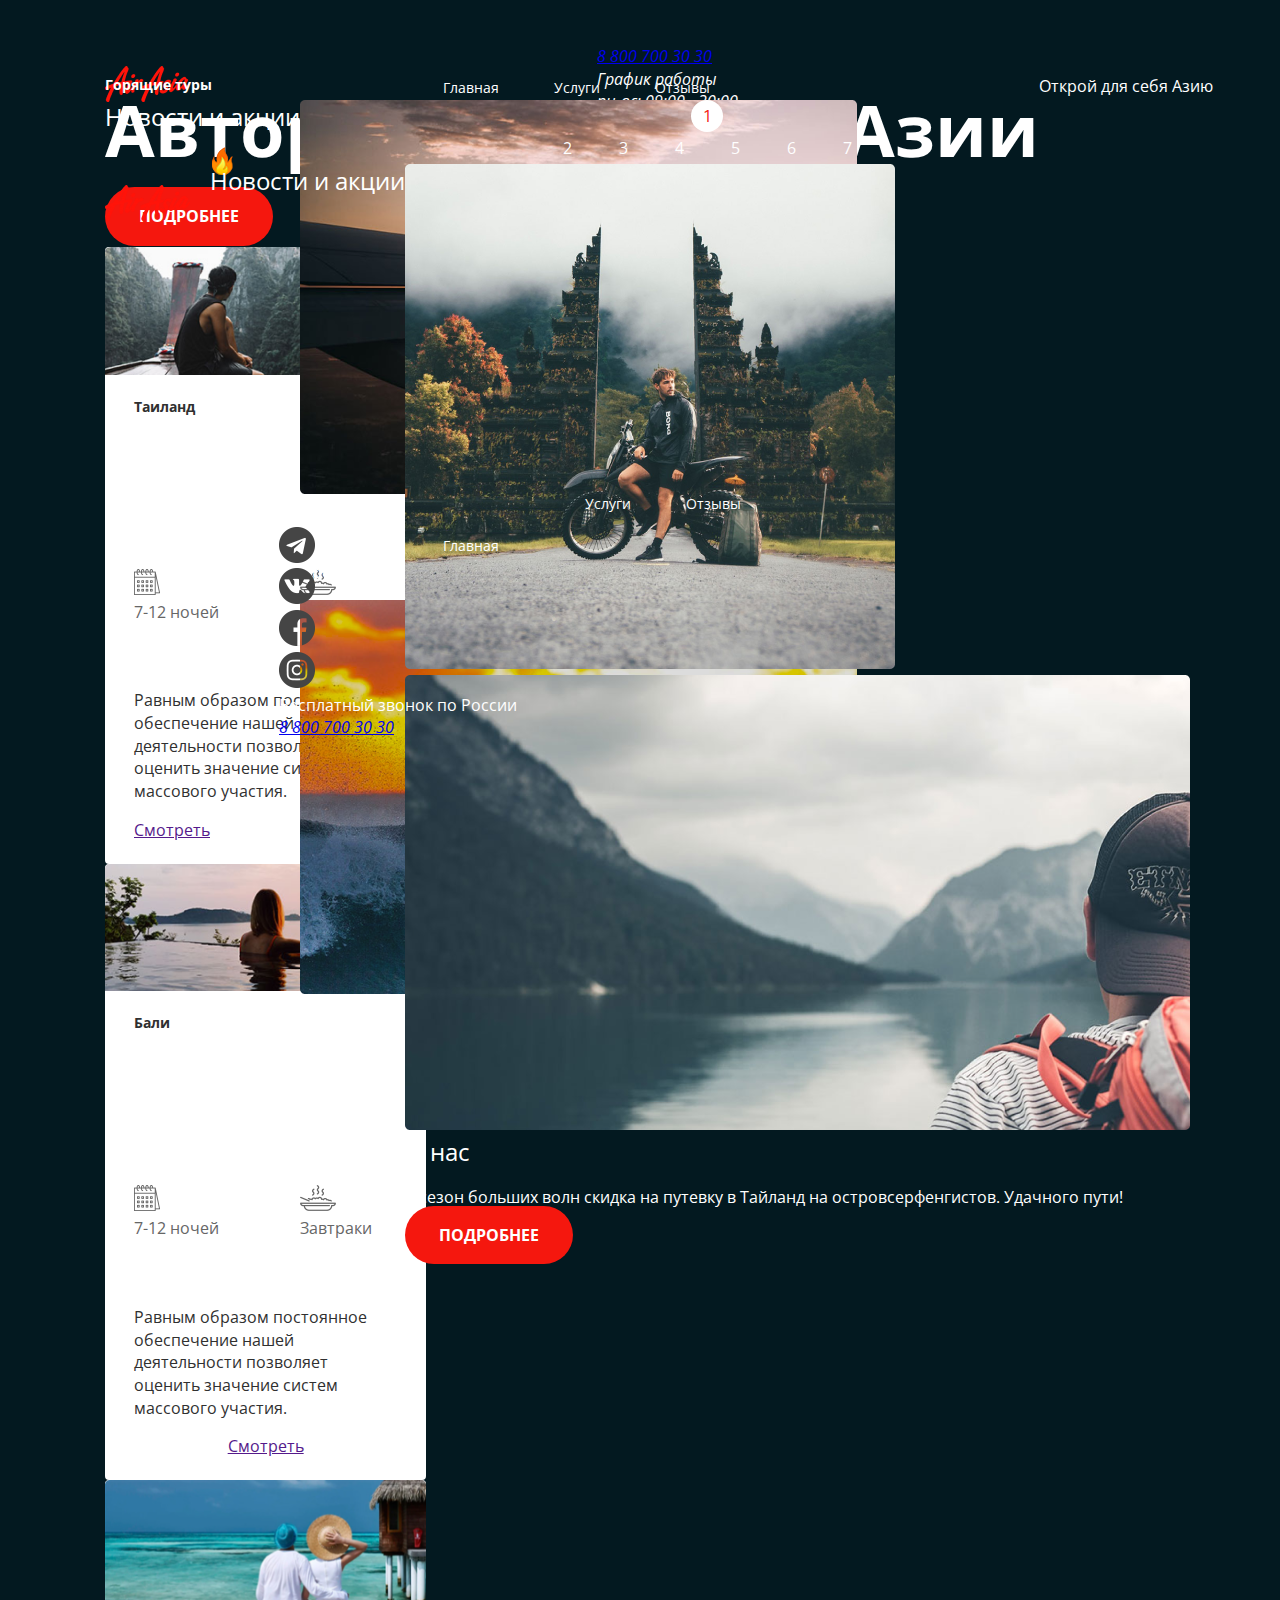
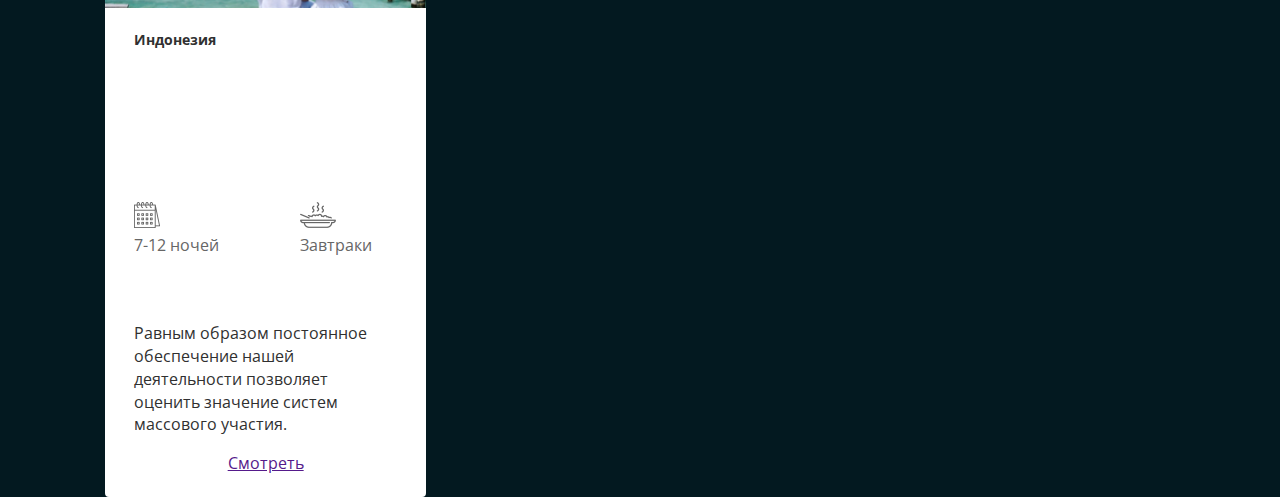
==== commit e6648651: "Update index.html" ====
--- a/index.html
+++ b/index.html
@@ -1,5 +1,5 @@
 <!DOCTYPE html>
-<html lang="en">
+<html lang="ru">
 <head>
      <meta charset="UTF-8">
      <meta http-equiv="X-UA-Compatible" content="IE=edge">
@@ -11,41 +11,46 @@
 </head>
 <body>
      <div class ="wrapper">
-       <section class="hero">
-            <div class ="container hero__container">
-               <header class="header">
-                  <div class="header__col">
+      <header class="header">
+         <div class="container header__container">
+            <div class="header__logo">
                     <a href="#" class="logo">
                      <img src="./img/logo.png" alt="company_logo" class="logo__img">
+                  </div>
                     </a>
                <nav class="menu">
                     <ul class="menu__list">
                          <li class="menu__list-item">
-                              <a href="#" class="menu__link">Главная</a>
+                              <a href="#" class="menu__link" href="./index.html">Главная</a>
                          </li>    
                           <li class="menu__list-item">
-                              <a href="#" class="menu__link">Услуги</a>
+                              <a href="#" class="menu__link" href="./service.html">Услуги</a>
                           </li>
                          <li class="menu__list-item"> 
                               <a href="#" class="menu__link">Отзывы</a>
                           </li>
                     </ul>
-               </nav>
-                  </div>
-               </header> 
-             <header class="header">
-                  <div class="header__col header__col--align--right">
-                    <address class="contacts">
+               </nav> 
+               <div class="header__phone">
+                    <address class="phone">
                          <a href="tel:8 800 700 30 30" class="contacts__phone"> 8 800 700 30 30</a>
-                         <div class="contacts__dropdown-title">График работы</div>
-                    </address> 
+                         <div class="time">График работы</div>
+                         <div class="time__block">
+                           <div class="time__days">пн-вс: 09:00 - 20:00</div>
+                           <div class="time__lunch">Обед: 14:00 - 14:30</div>
+                         </div>
+                    </address>
+                     </div> 
                    </div>
-               </header>         
-               <div class="hero__text-section">
+               </header>       
+               <main class="main">
+                  <section class="hero">
+                    <div class="container hero__container">
                          <h1 class="hero__title">Авторские туры по Азии </h1>
-                         <div class="hero__text">Открой для себя Азию </div>
+                         <div class="hero__info">Открой для себя Азию </div>
                          <a href="#" class="button__hero button">Подробнее </a>
-                    </div>          
+                    </div>
+                  </section>          
                <section class="offers">
                     <div class="container offers__container">
                          <h2 class="offers__title title--fire">Горящие туры </h2><img src="./img/flame.svg" alt="Hot tour" class="offer__img">
@@ -124,30 +129,31 @@
                          <h2 class="news__title">Новости и акции </h2>
                               <ul class="news__list">
                                    <li class="news__item">
-                                    <div class="news__features"></div>
-                                        <div class="news__feature">
+                                    <div class="news__features">
+                                        <div class="news__card">
                                              <img src="./img/plane.png" alt="plane" class="news__feature-background">
                                               <div class="news_feature-date">Декабрь 2019</div>
                                               <div class="news_feature-text">Дешевые путевки на Новый Год!</div>
-                                        </div>
                                         <p class="news__text">Проведи Новый год в Таиланде </p>
+                                       </div>
+                                       </div>
                                    </li>
                                    <li class="news__item">
-                                        <div class="news__features"></div>
-                                            <div class="news__feature">
+                                        <div class="news__features">
+                                            <div class="news__card">
                                                  <img src="./img/surfer.png" alt="surfer" class="news__feature-background">
                                                   <div class="news_feature-date">Декабрь 2019</div>
                                                   <div class="news_feature-text">Акция для серфингистов</div>
-                                            </div>
                                             <p class="news__text">В сезон больших волн скидка на путевку в Тайланд на остров серфенгистов. Удачного пути! </p>
+                                          </div>
+                                          </div>
                                    </li>
                               </ul>
                     </div>
-               </section>
                <div class="paginator">
                     <div class="paginator__display">Страница 1 из 7</div>
                     <ul class="paginator__list">
-                        <li class="paginator__item paginator__item--active"><a href="#" class="paginator__link"> 1</a>
+                        <li class="paginator__item paginator__item--active"><a href="#" class="paginator__link" tabindex="0"> 1</a>
                         </li>
                         <div class="paginator__shape"></div>
                         <li class="paginator__item"><a href="#" class="paginator__link"> 2</a>
@@ -164,50 +170,53 @@
                         </li>
                     </ul>
                </div>
-               <section class="about">
-                    <div class="container about__container">
-                         <div class="class about__features"></div>
-                         <div class about__feature><img src="./img/gates.png" alt="Gates" class="about__feature-background"></div>
-                         <div class about__feature><img src="./img/mountains.png" alt="Mountains" class="about__feature-background">
+            </section>
+            <section class="about">
+                  <div class="container about__container">
+                     <h2 class="title about__title">Новости и акции</h2>
+                     <ul class="about__list">
+                         <li class about__item><img src="./img/gates.png" alt="Gates" class="about__feature-background"></li>
+                         <li class about__item><img src="./img/mountains.png" alt="Mountains" class="about__feature-background">
                               <h2 class="about__title title--dark">О нас </h2>
-                         </div>
-                         <p class="about_text">В сезон больших волн скидка на путевку в Тайланд на островсерфенгистов. Удачного пути!</p>
+                        <div class="about__text">
+                              <p>В сезон больших волн скидка на путевку в Тайланд на островсерфенгистов. Удачного пути!</p>
                          <a href="#" class="button__about button">Подробнее</a>
+                        </div>
                     </div>  
-               </div> 
-            </div>   
-         </section>    
+            </section>    
           <footer class="footer">
                <div class="container footer__container">
-                    <a href="#" class="logo-footer">
-                     <img src="./img/logo.png" alt="company_logo" class="logo__img">
-                    </a>
-               <nav class="menu-footer">
-                    <ul class="menu-footer__list">
-                         <li class="menu-footer__list-item">
-                              <a href="#" class="menu-footer__link">Главная</a>
-                         </li>    
-                          <li class="menu-footer__list-item">
-                              <a href="#" class="menu-footer__link">Услуги</a>
-                          </li>
-                         <li class="menu-footer__list-item"> 
-                              <a href="#" class="menu-footer__link">Отзывы</a>
-                          </li>
-                    </ul>
+                  <div class="footer__logo">
+                     <a href="#" class="logo">
+                        <img src="./img/logo.png" alt="company_logo" class="logo__img">
+                     </div>       
+                  <div class="footer__menu">
+                     <nav class="menu">
+                        <ul class="menu__list">
+                           <li class="menu__list-item">
+                                <a href="#" class="menu__link" href="./index.html">Главная</a>
+                           </li>    
+                            <li class="menu__list-item">
+                                <a href="#" class="menu__link" href="./service.html">Услуги</a>
+                            </li>
+                           <li class="menu__list-item"> 
+                                <a href="#" class="menu__link">Отзывы</a>
+                            </li>
+                      </ul>
                </nav>
-               <div class="footer-socials">
-                    <ul class="footer-socials">
-                    <li class="footer-socials__item">
+               <div class="footer__socials">
+                  <ul class="socials__list">
+                    <li class="socials__item">
                          <a href="#" class="telegram_icon">
                          <img src="./img/telegram.png" alt="telegram" class="socails_img">
                          </a>
                     </li>
-                    <li class="footer-socials__item">
+                    <li class="socials__item">
                          <a href="#" class="vk_icon">
                          <img src="./img/vk.png" alt="vk" class="socails__img">
                          </a>
                     </li>
-                    <li class="footer-socials__item">
+                    <li class="socials__item">
                          <a href="#" class="fb_icon">
                          <img src="./img/fb.png" alt="facebook" class="socails__img">
                          </a>
@@ -219,11 +228,13 @@
                     </li>
                     </ul>
                </div>
-                    <div class="contacts-footer__info">Бесплатный звонок по России</div>
-                    <address class="contacts-footer">
-                         <a href="tel:8 800 700 30 30" class="contacts-footer__phone">8 800 700 30 30</a>
+               <div class="footer__phone">
+                  <div class="footer__text">Бесплатный звонок по России</div>
+                    <address class="phone">
+                         <a href="tel:8 800 700 30 30" class="contacts__phone">8 800 700 30 30</a>
                     </address>
                   </div> 
           </footer>     
    </div>      
 </body>
+</html>
--- a/css/main.css
+++ b/css/main.css
@@ -0,0 +1,13 @@
+@import url(./layout/normalize.css);
+@import url(./layout/base.css);
+
+@import url(./blocks/logo.css);
+@import url(./blocks/header.css);
+@import url(./blocks/menu.css);
+@import url(./blocks/offers.css);
+@import url(./blocks/news.css);
+@import url(./blocks/paginator.css);
+@import url(./blocks/about.css);
+@import url(./blocks/footer.css);
+@import url(./blocks/desc.css);
+@import url(./blocks/socials.css);
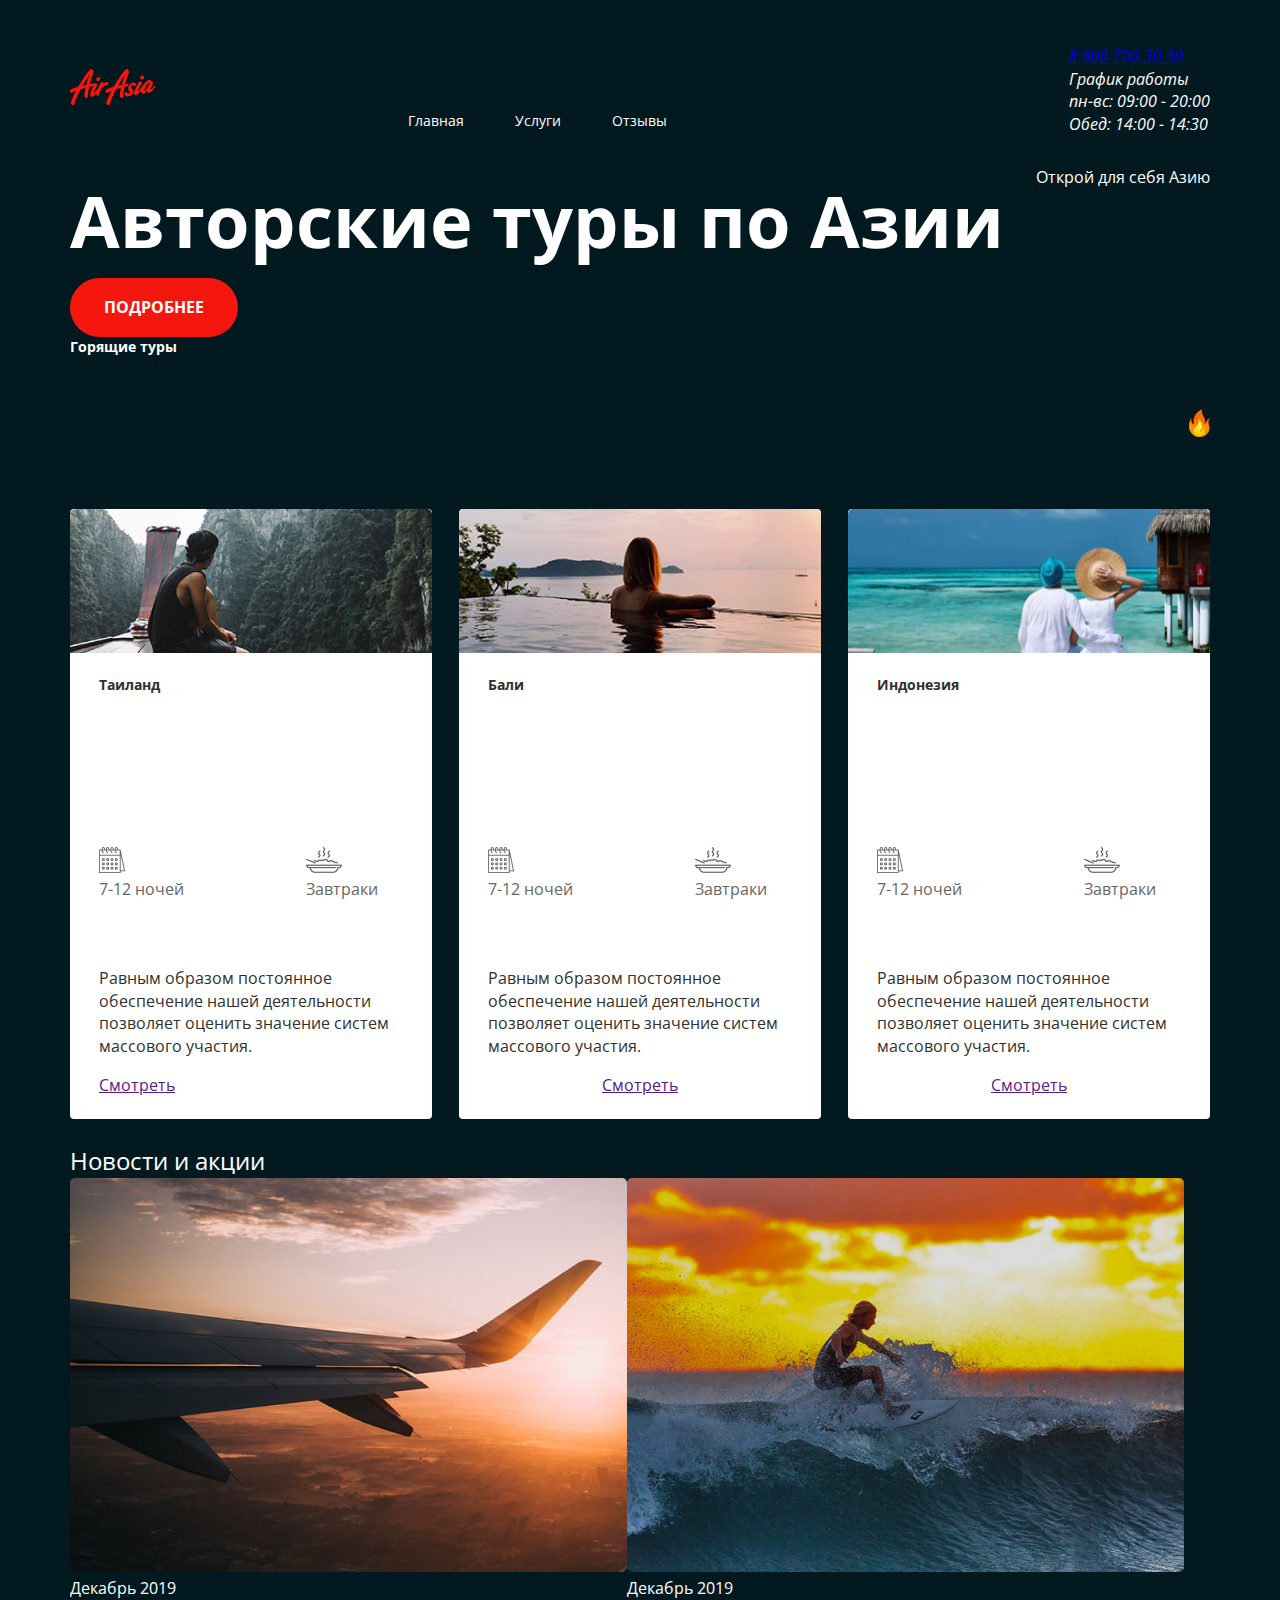
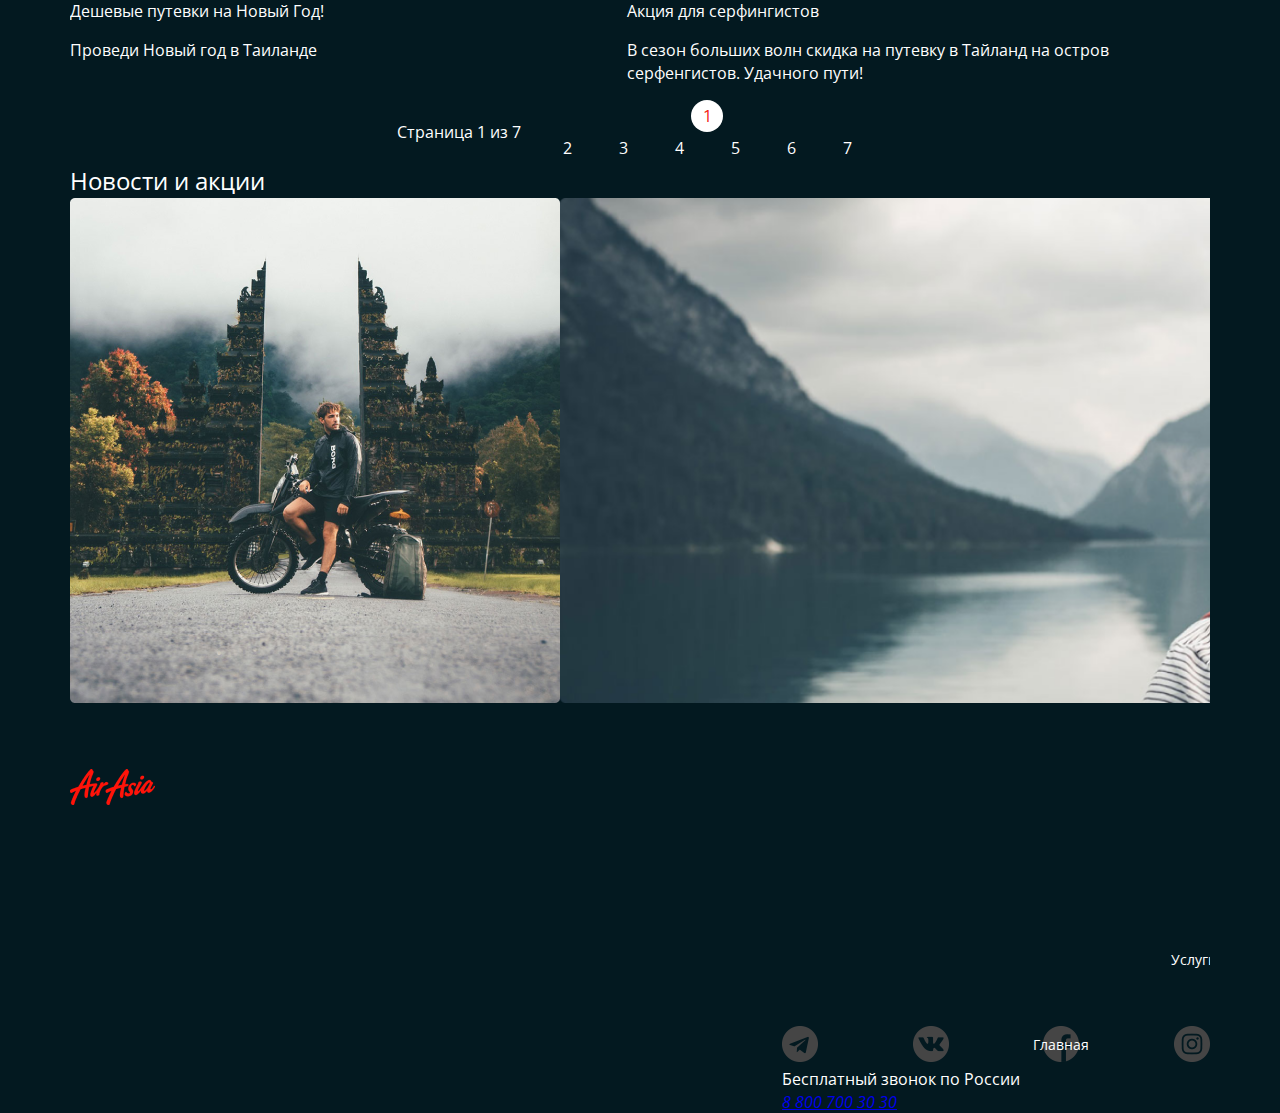
==== commit d24416aa: "Update index.html" ====
--- a/index.html
+++ b/index.html
@@ -13,6 +13,7 @@
      <div class ="wrapper">
       <header class="header">
          <div class="container header__container">
+          <div class="header__col">
             <div class="header__logo">
                     <a href="#" class="logo">
                      <img src="./img/logo.png" alt="company_logo" class="logo__img">
@@ -30,7 +31,9 @@
                               <a href="#" class="menu__link">Отзывы</a>
                           </li>
                     </ul>
-               </nav> 
+               </nav>
+          </div> 
+               <div class="header__col header__col--align--right">
                <div class="header__phone">
                     <address class="phone">
                          <a href="tel:8 800 700 30 30" class="contacts__phone"> 8 800 700 30 30</a>
@@ -42,6 +45,7 @@
                     </address>
                      </div> 
                    </div>
+               </div>
                </header>       
                <main class="main">
                   <section class="hero">
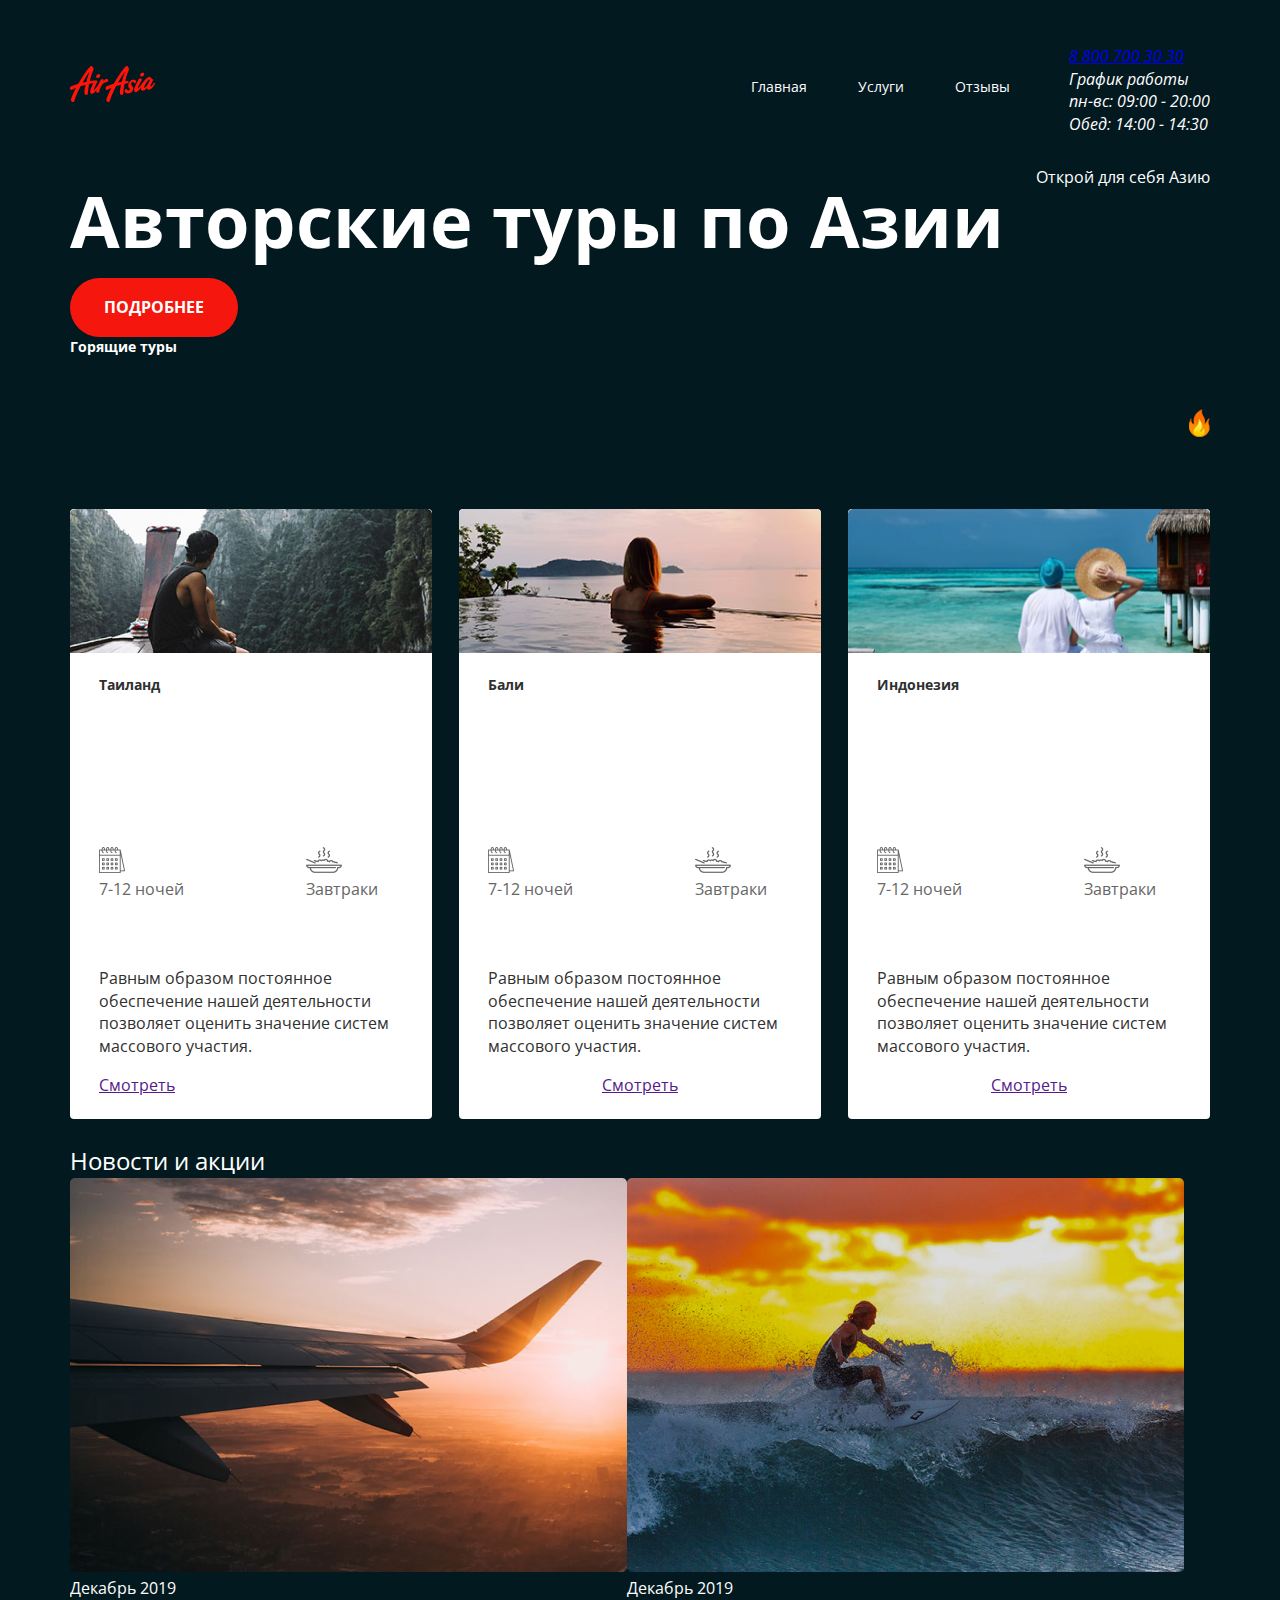
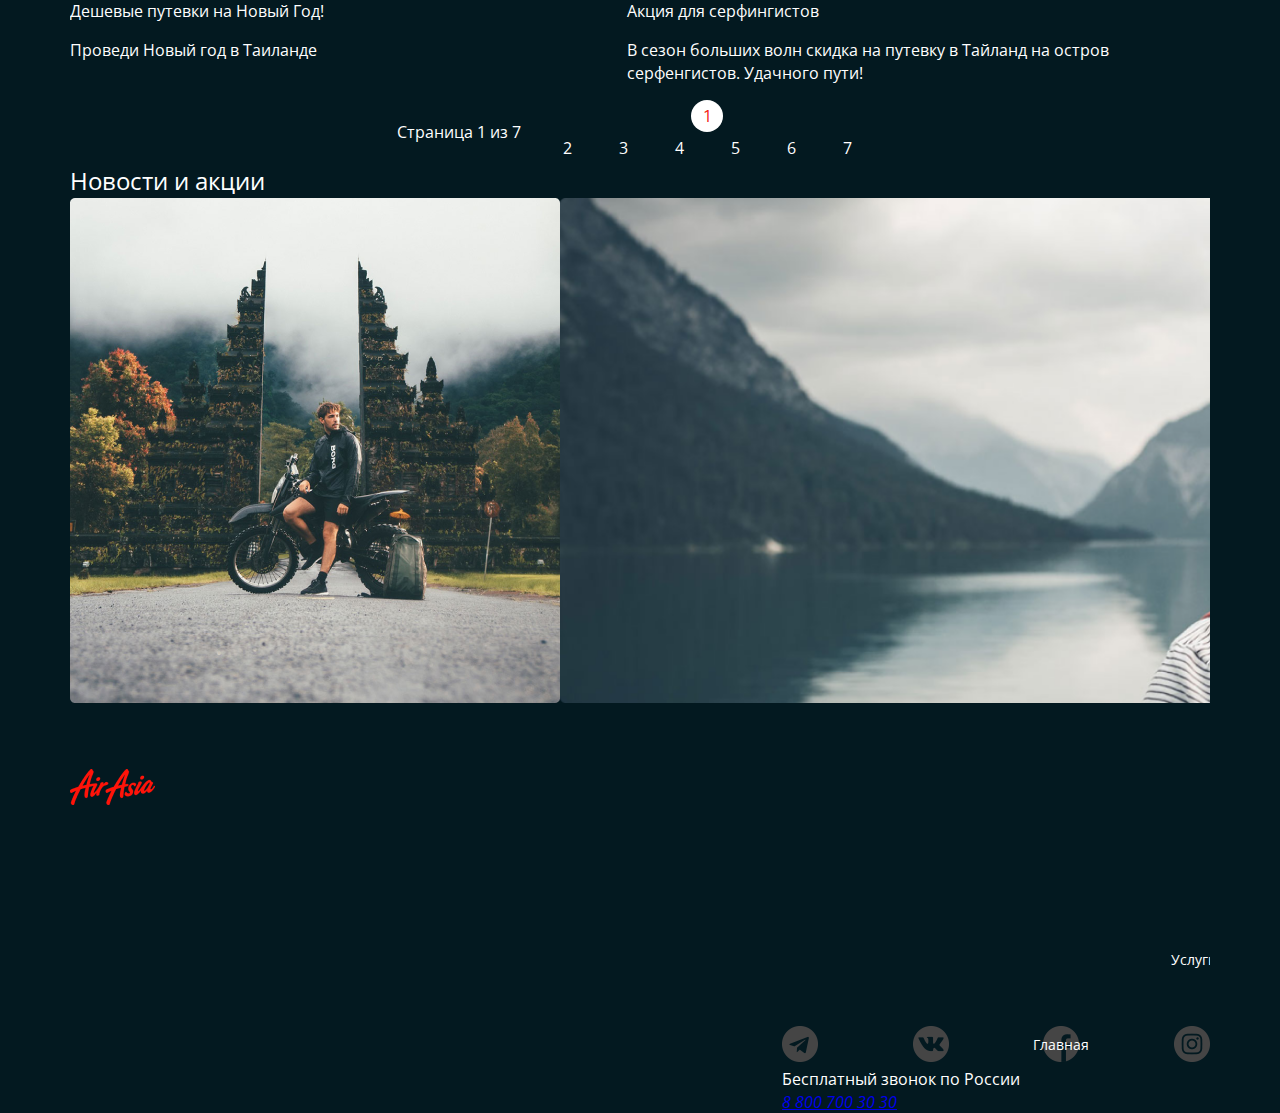
==== commit 1ac09e35: "Update index.html" ====
--- a/index.html
+++ b/index.html
@@ -13,7 +13,6 @@
      <div class ="wrapper">
       <header class="header">
          <div class="container header__container">
-          <div class="header__col">
             <div class="header__logo">
                     <a href="#" class="logo">
                      <img src="./img/logo.png" alt="company_logo" class="logo__img">
@@ -32,8 +31,6 @@
                           </li>
                     </ul>
                </nav>
-          </div> 
-               <div class="header__col header__col--align--right">
                <div class="header__phone">
                     <address class="phone">
                          <a href="tel:8 800 700 30 30" class="contacts__phone"> 8 800 700 30 30</a>
@@ -44,7 +41,6 @@
                          </div>
                     </address>
                      </div> 
-                   </div>
                </div>
                </header>       
                <main class="main">
